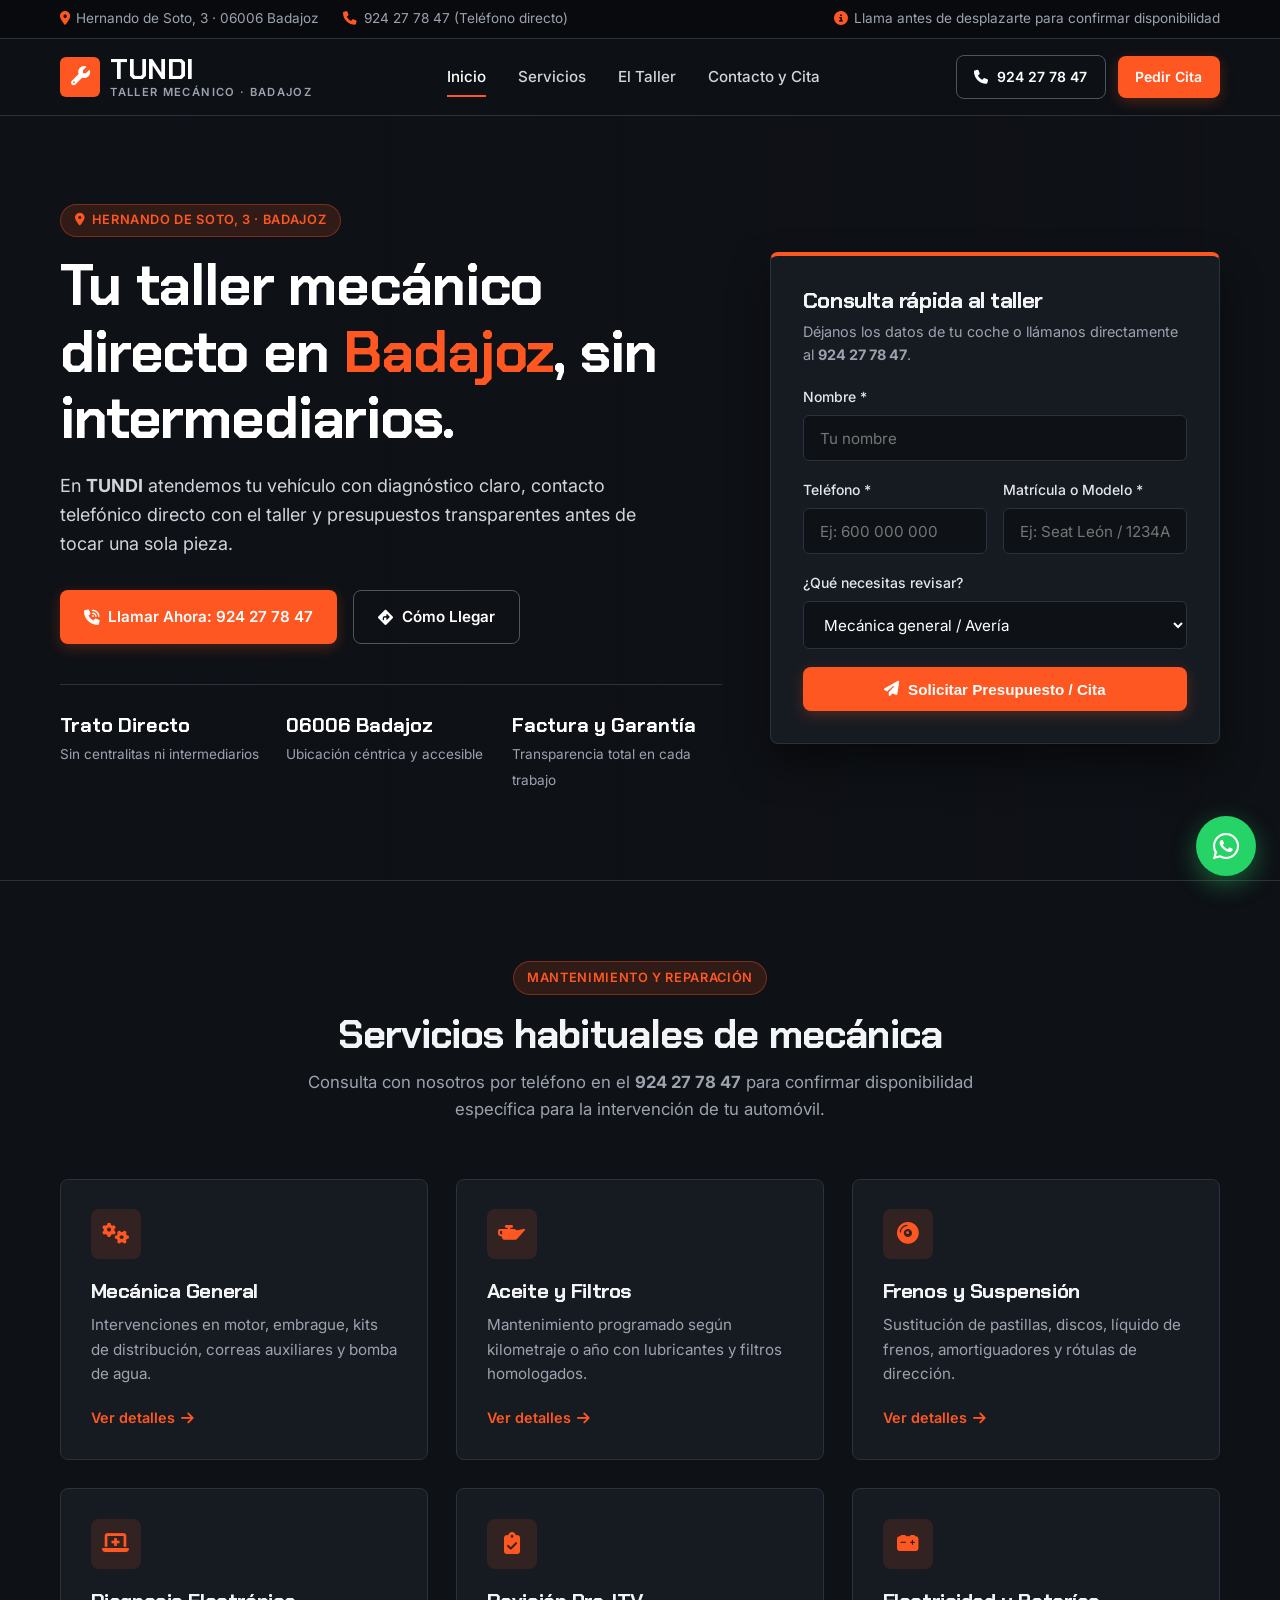
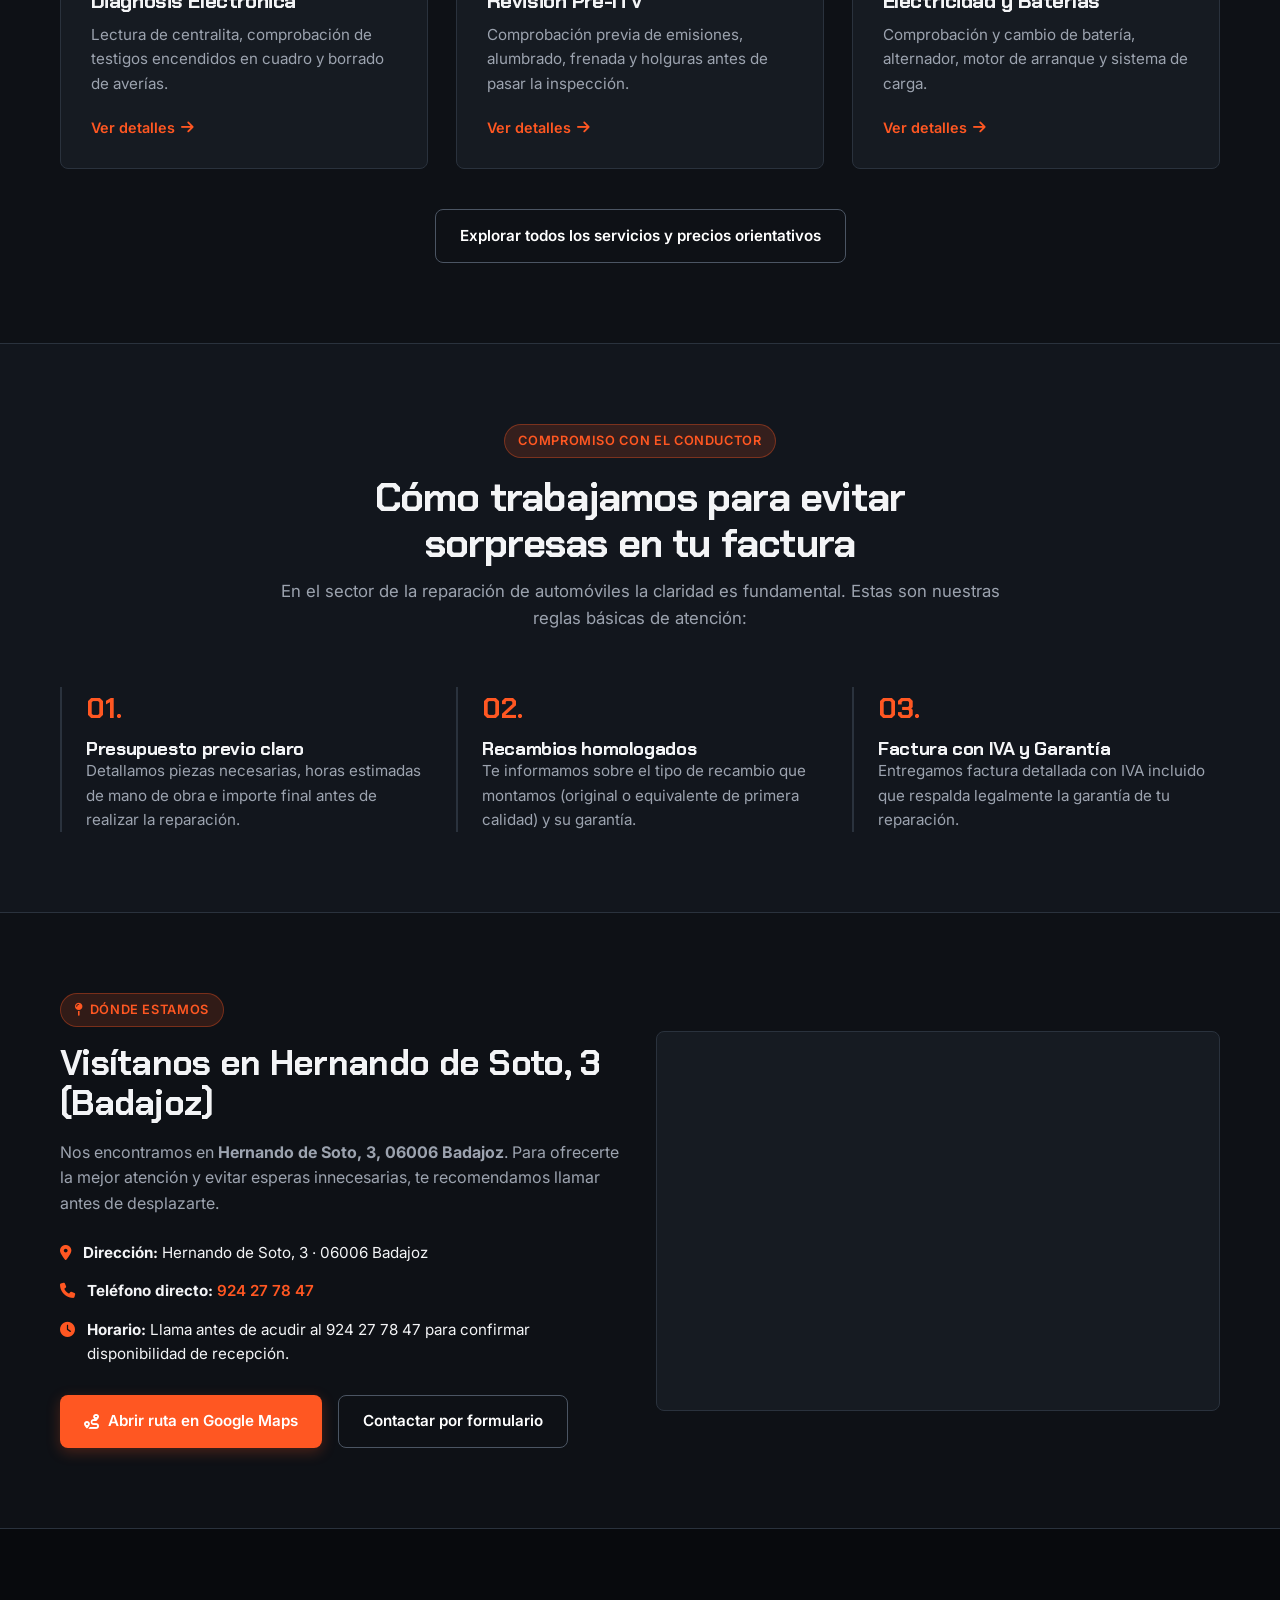
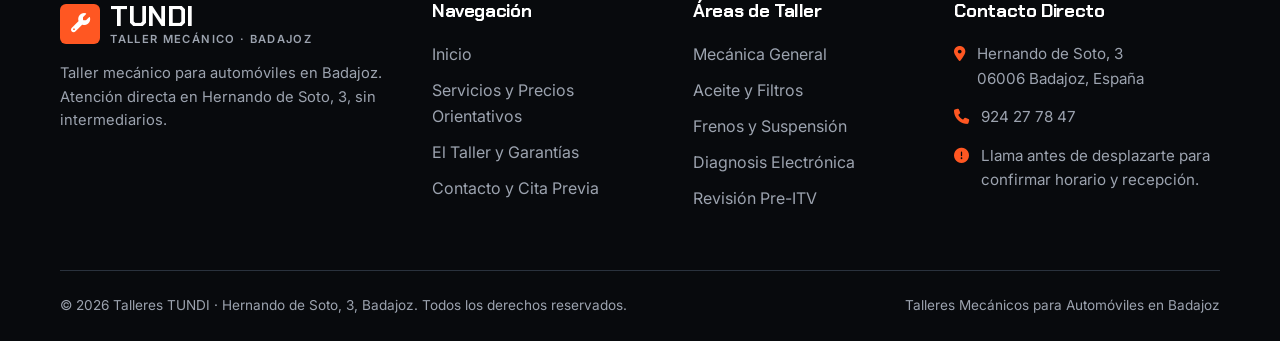
==== index.html @ e2484d28 "Add initial index.html for TUNDI website Initial commit of the index.html file for the TUNDI mechani" ====
<!DOCTYPE html>
<html lang="es">
<head>
  <meta charset="UTF-8">
  <meta name="viewport" content="width=device-width, initial-scale=1.0">
  <title>TUNDI | Taller Mecánico en Badajoz - Hernando de Soto, 3</title>
  <meta name="description" content="Taller mecánico de automóviles TUNDI en Hernando de Soto, 3 (06006 Badajoz). Trato directo sin intermediarios. Llama al 924 27 78 47 y pide tu presupuesto.">
  <!-- Google Fonts -->
  <link rel="preconnect" href="https://fonts.googleapis.com">
  <link rel="preconnect" href="https://fonts.gstatic.com" crossorigin>
  <link href="https://fonts.googleapis.com/css2?family=Chakra+Petch:wght@600;700&family=Inter:wght@400;500;600;700&display=swap" rel="stylesheet">
  <!-- FontAwesome Icons -->
  <link rel="stylesheet" href="https://cdnjs.cloudflare.com/ajax/libs/font-awesome/6.5.1/css/all.min.css">
  <!-- Estilos Propios -->
  <link rel="stylesheet" href="styles.css">
</head>
<body>

  <!-- Barra Superior Informativa -->
  <div class="top-bar">
    <div class="container top-bar-inner">
      <div class="top-bar-info">
        <span><i class="fa-solid fa-location-dot"></i> Hernando de Soto, 3 · 06006 Badajoz</span>
        <a href="tel:+34924277847"><i class="fa-solid fa-phone"></i> 924 27 78 47 (Teléfono directo)</a>
      </div>
      <div class="top-bar-info">
        <span><i class="fa-solid fa-circle-info"></i> Llama antes de desplazarte para confirmar disponibilidad</span>
      </div>
    </div>
  </div>

  <!-- Navegación Principal -->
  <header class="header">
    <div class="container nav-container">
      <a href="index.html" class="brand-logo">
        <div class="brand-icon"><i class="fa-solid fa-wrench"></i></div>
        <div>
          TUNDI
          <span class="brand-sub">Taller Mecánico · Badajoz</span>
        </div>
      </a>

      <nav class="nav-menu" id="navMenu">
        <a href="index.html" class="nav-link active">Inicio</a>
        <a href="servicios.html" class="nav-link">Servicios</a>
        <a href="nosotros.html" class="nav-link">El Taller</a>
        <a href="contacto.html" class="nav-link">Contacto y Cita</a>
      </nav>

      <div class="nav-actions">
        <a href="tel:+34924277847" class="btn btn-outline btn-sm">
          <i class="fa-solid fa-phone"></i> 924 27 78 47
        </a>
        <a href="contacto.html" class="btn btn-primary btn-sm">
          Pedir Cita
        </a>
        <button class="mobile-toggle" id="mobileToggle" aria-label="Abrir menú">
          <i class="fa-solid fa-bars"></i>
        </button>
      </div>
    </div>
  </header>

  <!-- Hero Section -->
  <section class="hero">
    <div class="container hero-grid">
      <div>
        <div class="badge"><i class="fa-solid fa-location-dot"></i> Hernando de Soto, 3 · Badajoz</div>
        <h1>Tu taller mecánico directo en <span>Badajoz</span>, sin intermediarios.</h1>
        <p class="hero-lead">
          En <strong>TUNDI</strong> atendemos tu vehículo con diagnóstico claro, contacto telefónico directo con el taller y presupuestos transparentes antes de tocar una sola pieza.
        </p>

        <div class="hero-cta-group">
          <a href="tel:+34924277847" class="btn btn-primary">
            <i class="fa-solid fa-phone-volume"></i> Llamar Ahora: 924 27 78 47
          </a>
          <a href="https://www.google.com/maps/dir/?api=1&destination=Hernando+de+Soto+3+06006+Badajoz" target="_blank" rel="noopener" class="btn btn-outline">
            <i class="fa-solid fa-diamond-turn-right"></i> Cómo Llegar
          </a>
        </div>

        <div class="hero-trust-strip">
          <div class="trust-item">
            <strong>Trato Directo</strong>
            <span>Sin centralitas ni intermediarios</span>
          </div>
          <div class="trust-item">
            <strong>06006 Badajoz</strong>
            <span>Ubicación céntrica y accesible</span>
          </div>
          <div class="trust-item">
            <strong>Factura y Garantía</strong>
            <span>Transparencia total en cada trabajo</span>
          </div>
        </div>
      </div>

      <!-- Formulario Rápido de Presupuesto / Consulta -->
      <div class="hero-card">
        <h3>Consulta rápida al taller</h3>
        <p>Déjanos los datos de tu coche o llámanos directamente al <strong>924 27 78 47</strong>.</p>
        
        <!-- REEMPLAZA 'TU_ACCESS_KEY_DE_WEB3FORMS' CON TU CLAVE GRATUITA EN https://web3forms.com -->
        <form action="https://api.web3forms.com/submit" method="POST" class="tundi-form">
          <input type="hidden" name="access_key" value="TU_ACCESS_KEY_DE_WEB3FORMS">
          <input type="hidden" name="subject" value="Nueva consulta web - Taller TUNDI Badajoz">

          <div class="form-group">
            <label for="h-nombre">Nombre *</label>
            <input type="text" id="h-nombre" name="nombre" placeholder="Tu nombre" required>
          </div>

          <div class="form-row">
            <div class="form-group">
              <label for="h-telefono">Teléfono *</label>
              <input type="tel" id="h-telefono" name="telefono" placeholder="Ej: 600 000 000" required>
            </div>
            <div class="form-group">
              <label for="h-coche">Matrícula o Modelo *</label>
              <input type="text" id="h-coche" name="vehiculo" placeholder="Ej: Seat León / 1234ABC" required>
            </div>
          </div>

          <div class="form-group">
            <label for="h-servicio">¿Qué necesitas revisar?</label>
            <select id="h-servicio" name="servicio">
              <option value="Mecanica General">Mecánica general / Avería</option>
              <option value="Aceite y Filtros">Cambio de aceite y filtros</option>
              <option value="Frenos y Suspension">Frenos y suspensión</option>
              <option value="Pre-ITV">Revisión Pre-ITV</option>
              <option value="Diagnosis">Diagnosis electrónica / Testigo</option>
              <option value="Otro">Otro (consultar disponibilidad)</option>
            </select>
          </div>

          <button type="submit" class="btn btn-primary" style="width: 100%;">
            <i class="fa-solid fa-paper-plane"></i> Solicitar Presupuesto / Cita
          </button>
          <div class="form-status"></div>
        </form>
      </div>
    </div>
  </section>

  <!-- Servicios Habituales de Taller -->
  <section class="section">
    <div class="container">
      <div class="section-header">
        <div class="badge">Mantenimiento y Reparación</div>
        <h2>Servicios habituales de mecánica</h2>
        <p>Consulta con nosotros por teléfono en el <strong>924 27 78 47</strong> para confirmar disponibilidad específica para la intervención de tu automóvil.</p>
      </div>

      <div class="grid-3">
        <article class="card">
          <div>
            <div class="card-icon"><i class="fa-solid fa-gears"></i></div>
            <h3>Mecánica General</h3>
            <p>Intervenciones en motor, embrague, kits de distribución, correas auxiliares y bomba de agua.</p>
          </div>
          <a href="servicios.html#mecanica" class="card-link">Ver detalles <i class="fa-solid fa-arrow-right"></i></a>
        </article>

        <article class="card">
          <div>
            <div class="card-icon"><i class="fa-solid fa-oil-can"></i></div>
            <h3>Aceite y Filtros</h3>
            <p>Mantenimiento programado según kilometraje o año con lubricantes y filtros homologados.</p>
          </div>
          <a href="servicios.html#mantenimiento" class="card-link">Ver detalles <i class="fa-solid fa-arrow-right"></i></a>
        </article>

        <article class="card">
          <div>
            <div class="card-icon"><i class="fa-solid fa-compact-disc"></i></div>
            <h3>Frenos y Suspensión</h3>
            <p>Sustitución de pastillas, discos, líquido de frenos, amortiguadores y rótulas de dirección.</p>
          </div>
          <a href="servicios.html#frenos" class="card-link">Ver detalles <i class="fa-solid fa-arrow-right"></i></a>
        </article>

        <article class="card">
          <div>
            <div class="card-icon"><i class="fa-solid fa-laptop-medical"></i></div>
            <h3>Diagnosis Electrónica</h3>
            <p>Lectura de centralita, comprobación de testigos encendidos en cuadro y borrado de averías.</p>
          </div>
          <a href="servicios.html#diagnosis" class="card-link">Ver detalles <i class="fa-solid fa-arrow-right"></i></a>
        </article>

        <article class="card">
          <div>
            <div class="card-icon"><i class="fa-solid fa-clipboard-check"></i></div>
            <h3>Revisión Pre-ITV</h3>
            <p>Comprobación previa de emisiones, alumbrado, frenada y holguras antes de pasar la inspección.</p>
          </div>
          <a href="servicios.html#preitv" class="card-link">Ver detalles <i class="fa-solid fa-arrow-right"></i></a>
        </article>

        <article class="card">
          <div>
            <div class="card-icon"><i class="fa-solid fa-car-battery"></i></div>
            <h3>Electricidad y Baterías</h3>
            <p>Comprobación y cambio de batería, alternador, motor de arranque y sistema de carga.</p>
          </div>
          <a href="servicios.html#electricidad" class="card-link">Ver detalles <i class="fa-solid fa-arrow-right"></i></a>
        </article>
      </div>

      <div style="text-align: center; margin-top: 2.5rem;">
        <a href="servicios.html" class="btn btn-outline">Explorar todos los servicios y precios orientativos</a>
      </div>
    </div>
  </section>

  <!-- Compromiso y Transparencia -->
  <section class="section section-alt">
    <div class="container">
      <div class="section-header">
        <div class="badge">Compromiso con el conductor</div>
        <h2>Cómo trabajamos para evitar sorpresas en tu factura</h2>
        <p>En el sector de la reparación de automóviles la claridad es fundamental. Estas son nuestras reglas básicas de atención:</p>
      </div>

      <div class="grid-3">
        <div class="step-card">
          <div class="step-number">01.</div>
          <h3>Presupuesto previo claro</h3>
          <p style="color: var(--text-muted); font-size: 0.95rem;">Detallamos piezas necesarias, horas estimadas de mano de obra e importe final antes de realizar la reparación.</p>
        </div>

        <div class="step-card">
          <div class="step-number">02.</div>
          <h3>Recambios homologados</h3>
          <p style="color: var(--text-muted); font-size: 0.95rem;">Te informamos sobre el tipo de recambio que montamos (original o equivalente de primera calidad) y su garantía.</p>
        </div>

        <div class="step-card">
          <div class="step-number">03.</div>
          <h3>Factura con IVA y Garantía</h3>
          <p style="color: var(--text-muted); font-size: 0.95rem;">Entregamos factura detallada con IVA incluido que respalda legalmente la garantía de tu reparación.</p>
        </div>
      </div>
    </div>
  </section>

  <!-- Ubicación y Mapa Lazy Load -->
  <section class="section">
    <div class="container">
      <div class="grid-2" style="align-items: center;">
        <div>
          <div class="badge"><i class="fa-solid fa-map-pin"></i> Dónde estamos</div>
          <h2 style="font-size: 2.2rem; margin-bottom: 1rem;">Visítanos en Hernando de Soto, 3 (Badajoz)</h2>
          <p style="color: var(--text-muted); margin-bottom: 1.5rem;">
            Nos encontramos en <strong>Hernando de Soto, 3, 06006 Badajoz</strong>. Para ofrecerte la mejor atención y evitar esperas innecesarias, te recomendamos llamar antes de desplazarte.
          </p>

          <ul class="footer-contact" style="margin-bottom: 1.75rem;">
            <li>
              <i class="fa-solid fa-location-dot"></i>
              <div><strong>Dirección:</strong> Hernando de Soto, 3 · 06006 Badajoz</div>
            </li>
            <li>
              <i class="fa-solid fa-phone"></i>
              <div><strong>Teléfono directo:</strong> <a href="tel:+34924277847" style="color: var(--accent); font-weight: 600;">924 27 78 47</a></div>
            </li>
            <li>
              <i class="fa-solid fa-clock"></i>
              <div><strong>Horario:</strong> Llama antes de acudir al 924 27 78 47 para confirmar disponibilidad de recepción.</div>
            </li>
          </ul>

          <div style="display: flex; gap: 1rem; flex-wrap: wrap;">
            <a href="https://www.google.com/maps/dir/?api=1&destination=Hernando+de+Soto+3+06006+Badajoz" target="_blank" rel="noopener" class="btn btn-primary">
              <i class="fa-solid fa-route"></i> Abrir ruta en Google Maps
            </a>
            <a href="contacto.html" class="btn btn-outline">Contactar por formulario</a>
          </div>
        </div>

        <!-- Contenedor de mapa optimizado (carga al acercarse) -->
        <div class="map-container" id="lazyMap">
          <div class="map-placeholder">
            <i class="fa-solid fa-map-location-dot" style="font-size: 2.5rem; color: var(--accent); margin-bottom: 1rem;"></i>
            <h4>TUNDI - Hernando de Soto, 3 (06006 Badajoz)</h4>
            <p style="color: var(--text-muted); font-size: 0.9rem; margin: 0.5rem 0 1.25rem;">El mapa interactivo se carga automáticamente al llegar aquí para ahorrar datos.</p>
            <button type="button" id="loadMapBtn" class="btn btn-outline btn-sm">Cargar mapa ahora</button>
          </div>
        </div>
      </div>
    </div>
  </section>

  <!-- Footer -->
  <footer class="footer">
    <div class="container">
      <div class="footer-grid">
        <div>
          <a href="index.html" class="brand-logo" style="margin-bottom: 1rem;">
            <div class="brand-icon"><i class="fa-solid fa-wrench"></i></div>
            <div>
              TUNDI
              <span class="brand-sub">Taller Mecánico · Badajoz</span>
            </div>
          </a>
          <p style="font-size: 0.92rem; margin-bottom: 1.25rem;">
            Taller mecánico para automóviles en Badajoz. Atención directa en Hernando de Soto, 3, sin intermediarios.
          </p>
        </div>

        <div>
          <h4>Navegación</h4>
          <ul class="footer-links">
            <li><a href="index.html">Inicio</a></li>
            <li><a href="servicios.html">Servicios y Precios Orientativos</a></li>
            <li><a href="nosotros.html">El Taller y Garantías</a></li>
            <li><a href="contacto.html">Contacto y Cita Previa</a></li>
          </ul>
        </div>

        <div>
          <h4>Áreas de Taller</h4>
          <ul class="footer-links">
            <li><a href="servicios.html#mecanica">Mecánica General</a></li>
            <li><a href="servicios.html#mantenimiento">Aceite y Filtros</a></li>
            <li><a href="servicios.html#frenos">Frenos y Suspensión</a></li>
            <li><a href="servicios.html#diagnosis">Diagnosis Electrónica</a></li>
            <li><a href="servicios.html#preitv">Revisión Pre-ITV</a></li>
          </ul>
        </div>

        <div>
          <h4>Contacto Directo</h4>
          <ul class="footer-contact">
            <li>
              <i class="fa-solid fa-location-dot"></i>
              <span>Hernando de Soto, 3<br>06006 Badajoz, España</span>
            </li>
            <li>
              <i class="fa-solid fa-phone"></i>
              <a href="tel:+34924277847">924 27 78 47</a>
            </li>
            <li>
              <i class="fa-solid fa-circle-exclamation"></i>
              <span>Llama antes de desplazarte para confirmar horario y recepción.</span>
            </li>
          </ul>
        </div>
      </div>

      <div class="footer-bottom">
        <p>&copy; <span id="currentYear">2026</span> Talleres TUNDI · Hernando de Soto, 3, Badajoz. Todos los derechos reservados.</p>
        <p>Talleres Mecánicos para Automóviles en Badajoz</p>
      </div>
    </div>
  </footer>

  <!-- Botón Flotante de WhatsApp (Sustituye 34924277847 por tu número móvil con WhatsApp Business si usas móvil) -->
  <a href="https://wa.me/34924277847?text=Hola%20Taller%20TUNDI,%20me%20gustar%C3%ADa%20pedir%20cita%20o%20presupuesto%20para%20mi%20coche." target="_blank" rel="noopener" class="whatsapp-float" aria-label="Contactar por WhatsApp">
    <span class="whatsapp-tooltip">¿Necesitas cita o presupuesto?</span>
    <i class="fa-brands fa-whatsapp"></i>
  </a>

  <script src="script.js"></script>
</body>
</html>
---- styles.css ----
/* ==========================================================================
   TALLERES TUNDI - BADAJOZ | HOJA DE ESTILOS PRINCIPAL
   Diseño Industrial Moderno & Conversión Local
   ========================================================================== */

:root {
  --bg-dark: #0e1116;
  --bg-card: #161b22;
  --bg-card-hover: #1f2630;
  --bg-light: #f4f6f9;
  --text-main: #f3f4f6;
  --text-muted: #9ca3af;
  --text-dark: #111827;
  --accent: #ff5722;
  --accent-hover: #e64a19;
  --accent-glow: rgba(255, 87, 34, 0.25);
  --whatsapp: #25d366;
  --whatsapp-hover: #1ebe5d;
  --border-dark: #2a323d;
  --radius: 8px;
  --transition: all 0.25s cubic-bezier(0.4, 0, 0.2, 1);
  --container-width: 1200px;
}

/* Reset y Base */
*, *::before, *::after {
  box-sizing: border-box;
  margin: 0;
  padding: 0;
}

html {
  scroll-behavior: smooth;
  font-size: 16px;
}

body {
  font-family: 'Inter', -apple-system, BlinkMacSystemFont, sans-serif;
  background-color: var(--bg-dark);
  color: var(--text-main);
  line-height: 1.6;
  overflow-x: hidden;
}

h1, h2, h3, h4, .brand-logo {
  font-family: 'Chakra Petch', sans-serif;
  font-weight: 700;
  line-height: 1.15;
  letter-spacing: -0.02em;
}

a {
  color: inherit;
  text-decoration: none;
  transition: var(--transition);
}

ul {
  list-style: none;
}

img {
  max-width: 100%;
  display: block;
}

.container {
  width: 100%;
  max-width: var(--container-width);
  margin: 0 auto;
  padding: 0 1.25rem;
}

/* ==========================================================================
   TOP BAR & HEADER NAVEGACIÓN
   ========================================================================== */
.top-bar {
  background-color: #080a0d;
  border-bottom: 1px solid var(--border-dark);
  font-size: 0.85rem;
  color: var(--text-muted);
  padding: 0.5rem 0;
}

.top-bar-inner {
  display: flex;
  justify-content: space-between;
  align-items: center;
  flex-wrap: wrap;
  gap: 0.75rem;
}

.top-bar-info {
  display: flex;
  align-items: center;
  gap: 1.5rem;
  flex-wrap: wrap;
}

.top-bar-info span, .top-bar-info a {
  display: inline-flex;
  align-items: center;
  gap: 0.4rem;
}

.top-bar-info i {
  color: var(--accent);
}

.top-bar-info a:hover {
  color: #fff;
}

.header {
  position: sticky;
  top: 0;
  z-index: 999;
  background-color: rgba(14, 17, 22, 0.95);
  backdrop-filter: blur(10px);
  border-bottom: 1px solid var(--border-dark);
}

.nav-container {
  display: flex;
  justify-content: space-between;
  align-items: center;
  height: 76px;
}

.brand-logo {
  display: flex;
  align-items: center;
  gap: 0.65rem;
  font-size: 1.75rem;
  color: #fff;
  text-transform: uppercase;
}

.brand-icon {
  background: var(--accent);
  color: #fff;
  width: 40px;
  height: 40px;
  border-radius: 6px;
  display: grid;
  place-items: center;
  font-size: 1.2rem;
}

.brand-sub {
  display: block;
  font-family: 'Inter', sans-serif;
  font-size: 0.7rem;
  font-weight: 600;
  color: var(--text-muted);
  letter-spacing: 0.12em;
  text-transform: uppercase;
}

.nav-menu {
  display: flex;
  align-items: center;
  gap: 2rem;
}

.nav-link {
  font-weight: 500;
  font-size: 0.95rem;
  color: #d1d5db;
  position: relative;
  padding: 0.5rem 0;
}

.nav-link:hover, .nav-link.active {
  color: #fff;
}

.nav-link::after {
  content: '';
  position: absolute;
  bottom: 0;
  left: 0;
  width: 0;
  height: 2px;
  background-color: var(--accent);
  transition: var(--transition);
}

.nav-link:hover::after, .nav-link.active::after {
  width: 100%;
}

.nav-actions {
  display: flex;
  align-items: center;
  gap: 0.75rem;
}

.mobile-toggle {
  display: none;
  background: transparent;
  border: 1px solid var(--border-dark);
  color: #fff;
  width: 42px;
  height: 42px;
  border-radius: 6px;
  font-size: 1.25rem;
  cursor: pointer;
}

/* ==========================================================================
   BOTONES Y ELEMENTOS UI
   ========================================================================== */
.btn {
  display: inline-flex;
  align-items: center;
  justify-content: center;
  gap: 0.55rem;
  padding: 0.85rem 1.5rem;
  font-weight: 600;
  font-size: 0.95rem;
  border-radius: var(--radius);
  border: none;
  cursor: pointer;
  transition: var(--transition);
  text-align: center;
}

.btn-primary {
  background-color: var(--accent);
  color: #fff;
  box-shadow: 0 4px 14px var(--accent-glow);
}

.btn-primary:hover {
  background-color: var(--accent-hover);
  transform: translateY(-2px);
}

.btn-outline {
  background-color: transparent;
  color: #fff;
  border: 1px solid #4b5563;
}

.btn-outline:hover {
  border-color: var(--accent);
  background-color: rgba(255, 87, 34, 0.1);
}

.btn-sm {
  padding: 0.6rem 1.1rem;
  font-size: 0.875rem;
}

.badge {
  display: inline-flex;
  align-items: center;
  gap: 0.4rem;
  background-color: rgba(255, 87, 34, 0.15);
  color: var(--accent);
  border: 1px solid rgba(255, 87, 34, 0.35);
  padding: 0.35rem 0.85rem;
  border-radius: 999px;
  font-size: 0.8rem;
  font-weight: 600;
  text-transform: uppercase;
  letter-spacing: 0.05em;
  margin-bottom: 1rem;
}

/* ==========================================================================
   HERO & PAGE HEADERS
   ========================================================================== */
.hero {
  position: relative;
  padding: 5.5rem 0;
  background: 
    linear-gradient(90deg, rgba(14, 17, 22, 0.96) 0%, rgba(14, 17, 22, 0.84) 55%, rgba(14, 17, 22, 0.65) 100%),
    url('https://images.unsplash.com/photo-1619642751034-765dfdf7c58e?auto=format&fit=crop&w=1600&q=80') center/cover no-repeat;
  border-bottom: 1px solid var(--border-dark);
}

.hero-grid {
  display: grid;
  grid-template-columns: 1.25fr 0.85fr;
  gap: 3rem;
  align-items: center;
}

.hero h1 {
  font-size: clamp(2.3rem, 4.5vw, 3.6rem);
  margin-bottom: 1.25rem;
  color: #fff;
}

.hero h1 span {
  color: var(--accent);
}

.hero-lead {
  font-size: 1.125rem;
  color: #d1d5db;
  margin-bottom: 2rem;
  max-width: 600px;
}

.hero-cta-group {
  display: flex;
  flex-wrap: wrap;
  gap: 1rem;
  margin-bottom: 2.5rem;
}

.hero-trust-strip {
  display: grid;
  grid-template-columns: repeat(3, 1fr);
  gap: 1rem;
  padding-top: 1.5rem;
  border-top: 1px solid var(--border-dark);
}

.trust-item strong {
  display: block;
  font-family: 'Chakra Petch', sans-serif;
  font-size: 1.25rem;
  color: #fff;
}

.trust-item span {
  font-size: 0.85rem;
  color: var(--text-muted);
}

/* Tarjeta rápida en Hero */
.hero-card {
  background-color: var(--bg-card);
  border: 1px solid var(--border-dark);
  border-top: 4px solid var(--accent);
  border-radius: var(--radius);
  padding: 2rem;
  box-shadow: 0 20px 40px rgba(0, 0, 0, 0.45);
}

.hero-card h3 {
  font-size: 1.4rem;
  margin-bottom: 0.4rem;
}

.hero-card p {
  font-size: 0.9rem;
  color: var(--text-muted);
  margin-bottom: 1.25rem;
}

/* Cabeceras internas */
.page-header {
  padding: 4rem 0 3.5rem;
  background: 
    linear-gradient(180deg, rgba(14, 17, 22, 0.9) 0%, var(--bg-dark) 100%),
    url('https://images.unsplash.com/photo-1530046339160-ce3e530c7d2f?auto=format&fit=crop&w=1600&q=80') center/cover no-repeat;
  border-bottom: 1px solid var(--border-dark);
}

.page-header h1 {
  font-size: clamp(2rem, 4vw, 3rem);
  margin-bottom: 0.75rem;
}

.page-header p {
  color: var(--text-muted);
  max-width: 680px;
  font-size: 1.05rem;
}

/* ==========================================================================
   SECCIONES GENERALES & CARDS
   ========================================================================== */
.section {
  padding: 5rem 0;
}

.section-alt {
  background-color: #12161d;
  border-top: 1px solid var(--border-dark);
  border-bottom: 1px solid var(--border-dark);
}

.section-header {
  text-align: center;
  max-width: 720px;
  margin: 0 auto 3.5rem;
}

.section-header h2 {
  font-size: clamp(1.85rem, 3.2vw, 2.5rem);
  margin-bottom: 0.75rem;
}

.section-header p {
  color: var(--text-muted);
  font-size: 1.05rem;
}

.grid-3 {
  display: grid;
  grid-template-columns: repeat(auto-fit, minmax(300px, 1fr));
  gap: 1.75rem;
}

.grid-2 {
  display: grid;
  grid-template-columns: repeat(auto-fit, minmax(340px, 1fr));
  gap: 2rem;
}

.card {
  background-color: var(--bg-card);
  border: 1px solid var(--border-dark);
  border-radius: var(--radius);
  padding: 1.85rem;
  transition: var(--transition);
  display: flex;
  flex-direction: column;
  justify-content: space-between;
}

.card:hover {
  background-color: var(--bg-card-hover);
  border-color: rgba(255, 87, 34, 0.5);
  transform: translateY(-4px);
}

.card-icon {
  width: 50px;
  height: 50px;
  background-color: rgba(255, 87, 34, 0.12);
  color: var(--accent);
  border-radius: 8px;
  display: grid;
  place-items: center;
  font-size: 1.35rem;
  margin-bottom: 1.25rem;
}

.card h3 {
  font-size: 1.3rem;
  margin-bottom: 0.65rem;
}

.card p {
  color: var(--text-muted);
  font-size: 0.95rem;
  margin-bottom: 1.25rem;
}

.card-link {
  color: var(--accent);
  font-weight: 600;
  font-size: 0.9rem;
  display: inline-flex;
  align-items: center;
  gap: 0.4rem;
}

.card-link:hover {
  gap: 0.7rem;
}

/* ==========================================================================
   TABLA DE PRECIOS ORIENTATIVOS Y BLOQUES INFORMATIVOS
   ========================================================================== */
.price-table-wrapper {
  background-color: var(--bg-card);
  border: 1px solid var(--border-dark);
  border-radius: var(--radius);
  overflow-x: auto;
}

.price-table {
  width: 100%;
  border-collapse: collapse;
  text-align: left;
}

.price-table th, .price-table td {
  padding: 1rem 1.25rem;
  border-bottom: 1px solid var(--border-dark);
}

.price-table th {
  background-color: #1c222b;
  font-family: 'Chakra Petch', sans-serif;
  text-transform: uppercase;
  font-size: 0.85rem;
  letter-spacing: 0.05em;
  color: #fff;
}

.price-table tr:last-child td {
  border-bottom: none;
}

.price-table tr:hover td {
  background-color: rgba(255, 255, 255, 0.02);
}

.price-tag {
  font-weight: 700;
  color: var(--accent);
  font-family: 'Chakra Petch', sans-serif;
  font-size: 1.05rem;
}

.disclaimer-box {
  margin-top: 1.25rem;
  padding: 1rem 1.25rem;
  background-color: rgba(255, 87, 34, 0.08);
  border-left: 3px solid var(--accent);
  border-radius: 4px;
  font-size: 0.9rem;
  color: #d1d5db;
}

/* ==========================================================================
   PASOS / CONSEJOS DE TRANSPARENCIA
   ========================================================================== */
.step-card {
  position: relative;
  padding-left: 1.5rem;
  border-left: 2px solid var(--border-dark);
}

.step-number {
  font-family: 'Chakra Petch', sans-serif;
  font-size: 1.75rem;
  font-weight: 700;
  color: var(--accent);
  margin-bottom: 0.35rem;
}

/* ==========================================================================
   FORMULARIOS
   ========================================================================== */
.form-group {
  margin-bottom: 1.1rem;
}

.form-row {
  display: grid;
  grid-template-columns: 1fr 1fr;
  gap: 1rem;
}

label {
  display: block;
  font-size: 0.875rem;
  font-weight: 500;
  margin-bottom: 0.4rem;
  color: #e5e7eb;
}

input, select, textarea {
  width: 100%;
  padding: 0.8rem 1rem;
  background-color: #0e1116;
  border: 1px solid var(--border-dark);
  border-radius: 6px;
  color: #fff;
  font-family: inherit;
  font-size: 0.95rem;
  transition: var(--transition);
}

input:focus, select:focus, textarea:focus {
  outline: none;
  border-color: var(--accent);
  box-shadow: 0 0 0 3px var(--accent-glow);
}

textarea {
  resize: vertical;
  min-height: 110px;
}

.form-status {
  margin-top: 1rem;
  padding: 0.85rem 1rem;
  border-radius: 6px;
  font-size: 0.9rem;
  display: none;
}

.form-status.success {
  display: block;
  background-color: rgba(37, 211, 102, 0.15);
  border: 1px solid #25d366;
  color: #86efac;
}

.form-status.error {
  display: block;
  background-color: rgba(239, 68, 68, 0.15);
  border: 1px solid #ef4444;
  color: #fca5a5;
}

/* ==========================================================================
   MAPA Y BLOQUES DE UBICACIÓN
   ========================================================================== */
.map-container {
  position: relative;
  width: 100%;
  height: 380px;
  background-color: var(--bg-card);
  border: 1px solid var(--border-dark);
  border-radius: var(--radius);
  overflow: hidden;
}

.map-container iframe {
  width: 100%;
  height: 100%;
  border: 0;
  filter: invert(90%) hue-rotate(180deg) contrast(92%);
}

.map-placeholder {
  width: 100%;
  height: 100%;
  display: flex;
  flex-direction: column;
  align-items: center;
  justify-content: center;
  text-align: center;
  padding: 2rem;
  background: radial-gradient(circle at center, #1c232d 0%, #11151c 100%);
}

/* ==========================================================================
   CTA BANNER & FOOTER
   ========================================================================== */
.cta-banner {
  background: linear-gradient(135deg, #1d242e 0%, #12161d 100%);
  border: 1px solid var(--border-dark);
  border-left: 5px solid var(--accent);
  border-radius: var(--radius);
  padding: 3rem 2.5rem;
  display: flex;
  justify-content: space-between;
  align-items: center;
  flex-wrap: wrap;
  gap: 2rem;
}

.footer {
  background-color: #080a0d;
  border-top: 1px solid var(--border-dark);
  padding: 4.5rem 0 1.5rem;
  color: var(--text-muted);
}

.footer-grid {
  display: grid;
  grid-template-columns: 1.5fr 1fr 1fr 1.2fr;
  gap: 2.5rem;
  margin-bottom: 3rem;
}

.footer h4 {
  color: #fff;
  font-size: 1.15rem;
  margin-bottom: 1.25rem;
}

.footer-links li {
  margin-bottom: 0.65rem;
}

.footer-links a:hover {
  color: var(--accent);
}

.footer-contact li {
  display: flex;
  align-items: flex-start;
  gap: 0.75rem;
  margin-bottom: 0.9rem;
  font-size: 0.95rem;
}

.footer-contact i {
  color: var(--accent);
  margin-top: 0.25rem;
}

.footer-bottom {
  border-top: 1px solid var(--border-dark);
  padding-top: 1.5rem;
  display: flex;
  justify-content: space-between;
  align-items: center;
  flex-wrap: wrap;
  gap: 1rem;
  font-size: 0.85rem;
}

/* ==========================================================================
   BOTÓN FLOTANTE WHATSAPP
   ========================================================================== */
.whatsapp-float {
  position: fixed;
  bottom: 24px;
  right: 24px;
  z-index: 1000;
  background-color: var(--whatsapp);
  color: #fff;
  width: 60px;
  height: 60px;
  border-radius: 50%;
  display: flex;
  align-items: center;
  justify-content: center;
  font-size: 1.85rem;
  box-shadow: 0 8px 25px rgba(37, 211, 102, 0.4);
  animation: pulse-wa 2.5s infinite;
}

.whatsapp-float:hover {
  background-color: var(--whatsapp-hover);
  transform: scale(1.08);
}

.whatsapp-tooltip {
  position: absolute;
  right: 72px;
  background-color: #161b22;
  color: #fff;
  padding: 0.45rem 0.85rem;
  border-radius: 6px;
  font-size: 0.82rem;
  font-weight: 600;
  white-space: nowrap;
  border: 1px solid var(--border-dark);
  opacity: 0;
  pointer-events: none;
  transition: var(--transition);
}

.whatsapp-float:hover .whatsapp-tooltip {
  opacity: 1;
}

@keyframes pulse-wa {
  0% { box-shadow: 0 0 0 0 rgba(37, 211, 102, 0.6); }
  70% { box-shadow: 0 0 0 15px rgba(37, 211, 102, 0); }
  100% { box-shadow: 0 0 0 0 rgba(37, 211, 102, 0); }
}

/* ==========================================================================
   RESPONSIVE MEDIA QUERIES
   ========================================================================== */
@media (max-width: 992px) {
  .hero-grid {
    grid-template-columns: 1fr;
  }
  .footer-grid {
    grid-template-columns: 1fr 1fr;
  }
}

@media (max-width: 768px) {
  .top-bar {
    display: none;
  }
  .mobile-toggle {
    display: grid;
    place-items: center;
  }
  .nav-menu {
    position: fixed;
    top: 76px;
    left: -100%;
    width: 100%;
    height: calc(100vh - 76px);
    background-color: var(--bg-dark);
    flex-direction: column;
    align-items: flex-start;
    padding: 2rem 1.5rem;
    gap: 1.5rem;
    transition: 0.3s ease;
    border-top: 1px solid var(--border-dark);
  }
  .nav-menu.active {
    left: 0;
  }
  .nav-actions .btn-primary {
    display: none;
  }
  .form-row {
    grid-template-columns: 1fr;
  }
  .hero-trust-strip {
    grid-template-columns: 1fr;
  }
  .footer-grid {
    grid-template-columns: 1fr;
  }
}
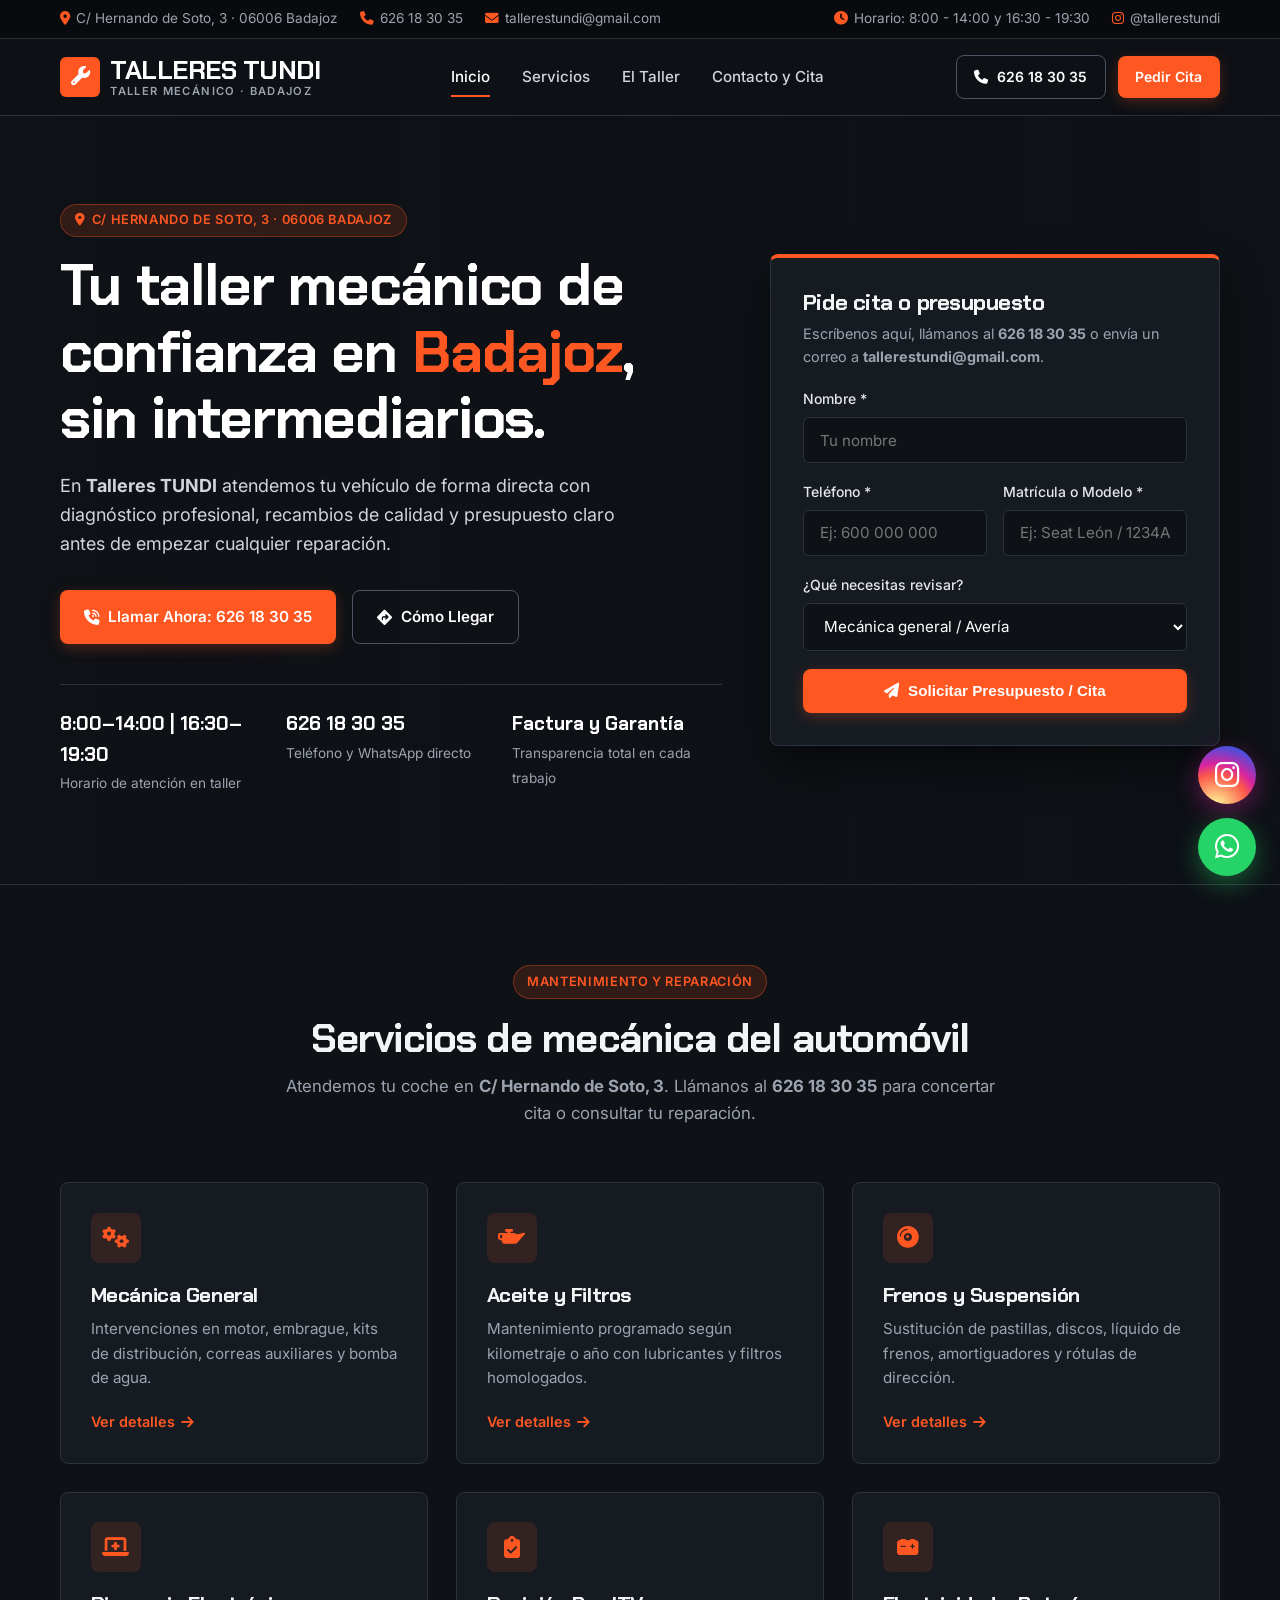
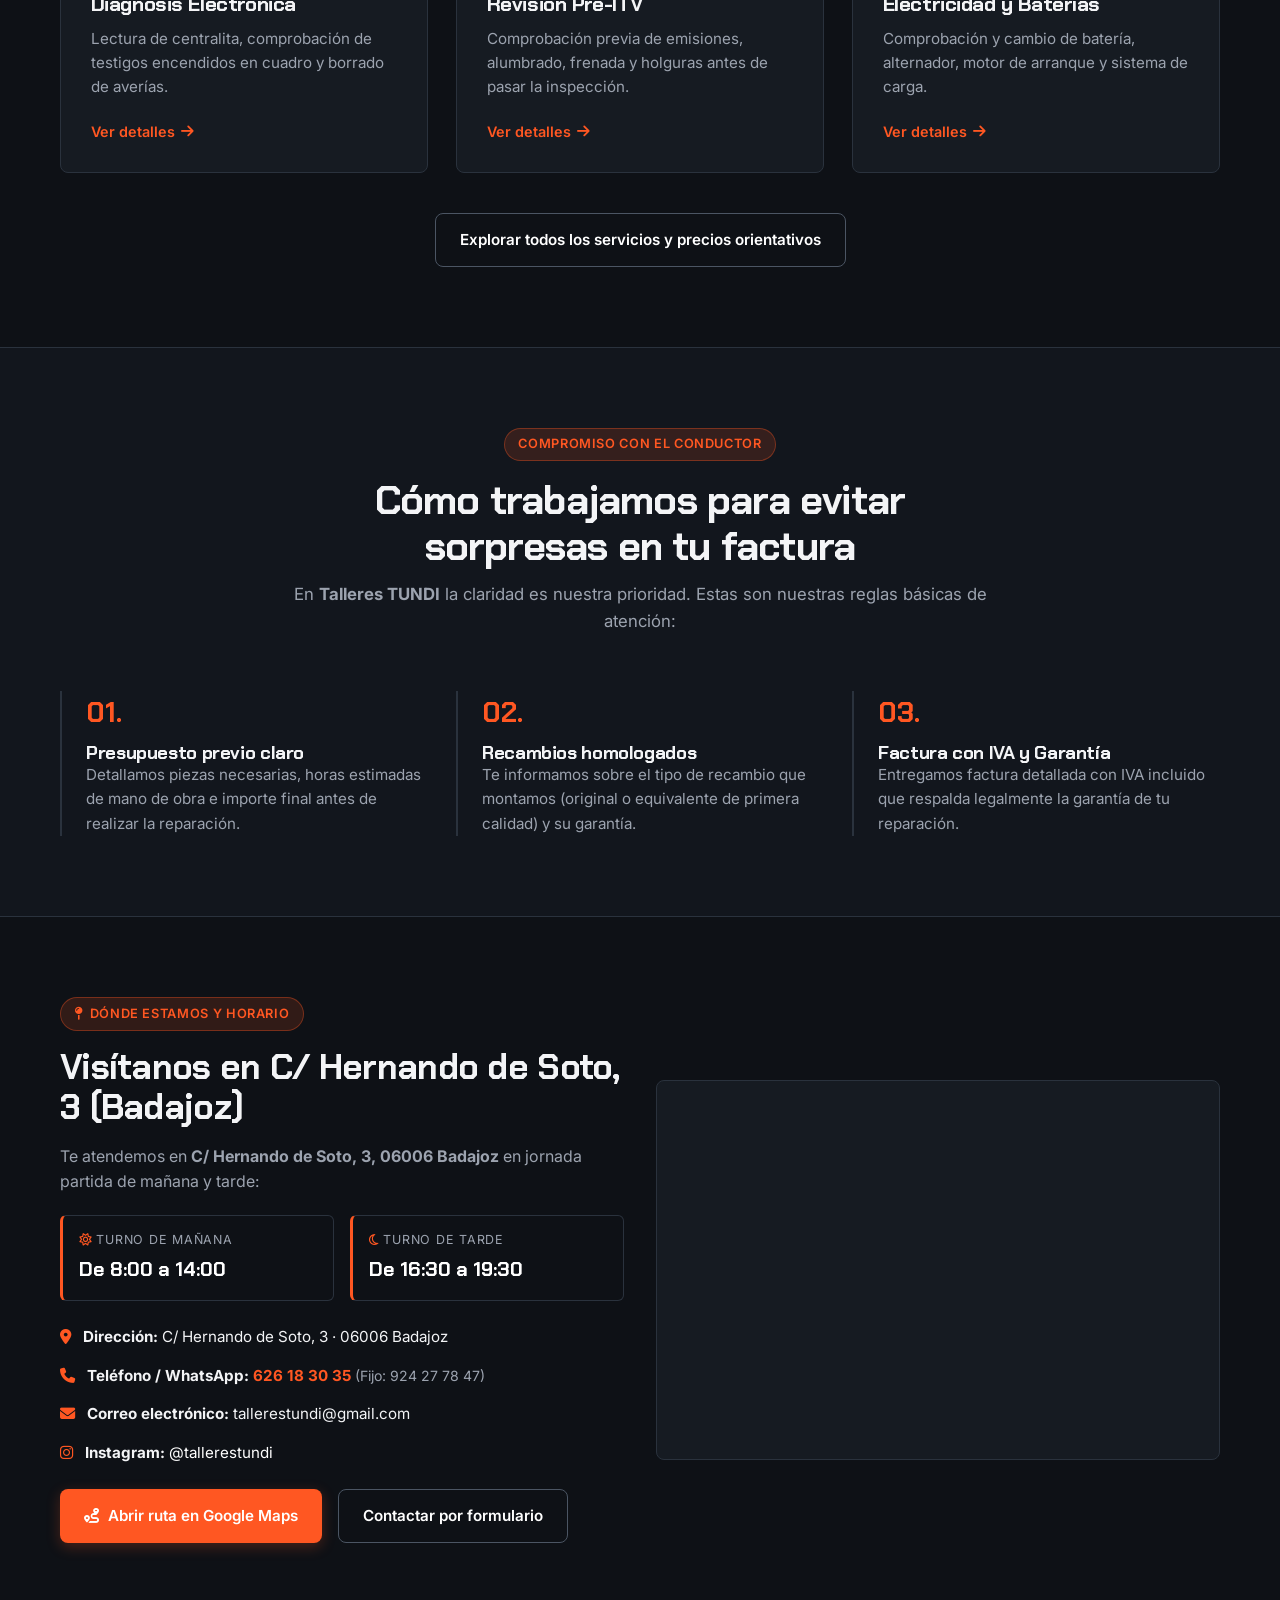
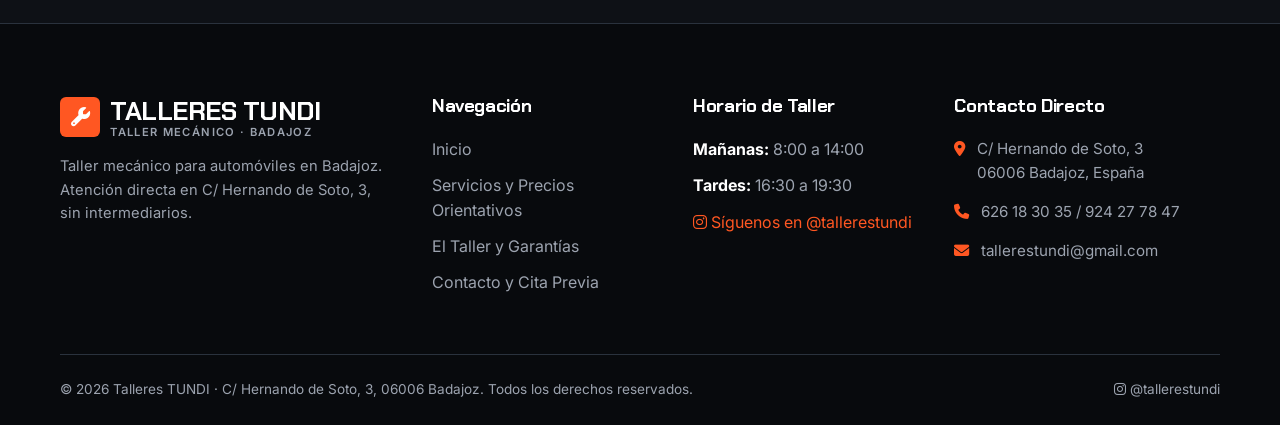
==== commit 6bccebaf: "Update index.html" ====
--- a/index.html
+++ b/index.html
@@ -3,15 +3,12 @@
 <head>
   <meta charset="UTF-8">
   <meta name="viewport" content="width=device-width, initial-scale=1.0">
-  <title>TUNDI | Taller Mecánico en Badajoz - Hernando de Soto, 3</title>
-  <meta name="description" content="Taller mecánico de automóviles TUNDI en Hernando de Soto, 3 (06006 Badajoz). Trato directo sin intermediarios. Llama al 924 27 78 47 y pide tu presupuesto.">
-  <!-- Google Fonts -->
+  <title>Talleres TUNDI | Taller Mecánico en Badajoz - C/ Hernando de Soto, 3</title>
+  <meta name="description" content="Talleres TUNDI en C/ Hernando de Soto, 3 (06006 Badajoz). Horario de 8:00 a 14:00 y de 16:30 a 19:30. Teléfono y WhatsApp: 626 18 30 35. Email: tallerestundi@gmail.com.">
   <link rel="preconnect" href="https://fonts.googleapis.com">
   <link rel="preconnect" href="https://fonts.gstatic.com" crossorigin>
   <link href="https://fonts.googleapis.com/css2?family=Chakra+Petch:wght@600;700&family=Inter:wght@400;500;600;700&display=swap" rel="stylesheet">
-  <!-- FontAwesome Icons -->
   <link rel="stylesheet" href="https://cdnjs.cloudflare.com/ajax/libs/font-awesome/6.5.1/css/all.min.css">
-  <!-- Estilos Propios -->
   <link rel="stylesheet" href="styles.css">
 </head>
 <body>
@@ -20,11 +17,13 @@
   <div class="top-bar">
     <div class="container top-bar-inner">
       <div class="top-bar-info">
-        <span><i class="fa-solid fa-location-dot"></i> Hernando de Soto, 3 · 06006 Badajoz</span>
-        <a href="tel:+34924277847"><i class="fa-solid fa-phone"></i> 924 27 78 47 (Teléfono directo)</a>
+        <span><i class="fa-solid fa-location-dot"></i> C/ Hernando de Soto, 3 · 06006 Badajoz</span>
+        <a href="tel:+34626183035"><i class="fa-solid fa-phone"></i> 626 18 30 35</a>
+        <a href="mailto:tallerestundi@gmail.com"><i class="fa-solid fa-envelope"></i> tallerestundi@gmail.com</a>
       </div>
       <div class="top-bar-info">
-        <span><i class="fa-solid fa-circle-info"></i> Llama antes de desplazarte para confirmar disponibilidad</span>
+        <span><i class="fa-solid fa-clock"></i> Horario: 8:00 - 14:00 y 16:30 - 19:30</span>
+        <a href="https://www.instagram.com/tallerestundi/" target="_blank" rel="noopener"><i class="fa-brands fa-instagram"></i> @tallerestundi</a>
       </div>
     </div>
   </div>
@@ -35,7 +34,7 @@
       <a href="index.html" class="brand-logo">
         <div class="brand-icon"><i class="fa-solid fa-wrench"></i></div>
         <div>
-          TUNDI
+          TALLERES TUNDI
           <span class="brand-sub">Taller Mecánico · Badajoz</span>
         </div>
       </a>
@@ -48,8 +47,8 @@
       </nav>
 
       <div class="nav-actions">
-        <a href="tel:+34924277847" class="btn btn-outline btn-sm">
-          <i class="fa-solid fa-phone"></i> 924 27 78 47
+        <a href="tel:+34626183035" class="btn btn-outline btn-sm">
+          <i class="fa-solid fa-phone"></i> 626 18 30 35
         </a>
         <a href="contacto.html" class="btn btn-primary btn-sm">
           Pedir Cita
@@ -65,15 +64,15 @@
   <section class="hero">
     <div class="container hero-grid">
       <div>
-        <div class="badge"><i class="fa-solid fa-location-dot"></i> Hernando de Soto, 3 · Badajoz</div>
-        <h1>Tu taller mecánico directo en <span>Badajoz</span>, sin intermediarios.</h1>
+        <div class="badge"><i class="fa-solid fa-location-dot"></i> C/ Hernando de Soto, 3 · 06006 Badajoz</div>
+        <h1>Tu taller mecánico de confianza en <span>Badajoz</span>, sin intermediarios.</h1>
         <p class="hero-lead">
-          En <strong>TUNDI</strong> atendemos tu vehículo con diagnóstico claro, contacto telefónico directo con el taller y presupuestos transparentes antes de tocar una sola pieza.
+          En <strong>Talleres TUNDI</strong> atendemos tu vehículo de forma directa con diagnóstico profesional, recambios de calidad y presupuesto claro antes de empezar cualquier reparación.
         </p>
 
         <div class="hero-cta-group">
-          <a href="tel:+34924277847" class="btn btn-primary">
-            <i class="fa-solid fa-phone-volume"></i> Llamar Ahora: 924 27 78 47
+          <a href="tel:+34626183035" class="btn btn-primary">
+            <i class="fa-solid fa-phone-volume"></i> Llamar Ahora: 626 18 30 35
           </a>
           <a href="https://www.google.com/maps/dir/?api=1&destination=Hernando+de+Soto+3+06006+Badajoz" target="_blank" rel="noopener" class="btn btn-outline">
             <i class="fa-solid fa-diamond-turn-right"></i> Cómo Llegar
@@ -82,12 +81,12 @@
 
         <div class="hero-trust-strip">
           <div class="trust-item">
-            <strong>Trato Directo</strong>
-            <span>Sin centralitas ni intermediarios</span>
+            <strong>8:00–14:00 | 16:30–19:30</strong>
+            <span>Horario de atención en taller</span>
           </div>
           <div class="trust-item">
-            <strong>06006 Badajoz</strong>
-            <span>Ubicación céntrica y accesible</span>
+            <strong>626 18 30 35</strong>
+            <span>Teléfono y WhatsApp directo</span>
           </div>
           <div class="trust-item">
             <strong>Factura y Garantía</strong>
@@ -98,13 +97,13 @@
 
       <!-- Formulario Rápido de Presupuesto / Consulta -->
       <div class="hero-card">
-        <h3>Consulta rápida al taller</h3>
-        <p>Déjanos los datos de tu coche o llámanos directamente al <strong>924 27 78 47</strong>.</p>
+        <h3>Pide cita o presupuesto</h3>
+        <p>Escríbenos aquí, llámanos al <strong>626 18 30 35</strong> o envía un correo a <strong>tallerestundi@gmail.com</strong>.</p>
         
-        <!-- REEMPLAZA 'TU_ACCESS_KEY_DE_WEB3FORMS' CON TU CLAVE GRATUITA EN https://web3forms.com -->
+        <!-- REEMPLAZA 'TU_ACCESS_KEY_DE_WEB3FORMS' CON TU CLAVE GRATUITA DE https://web3forms.com VINCULADA A tallerestundi@gmail.com -->
         <form action="https://api.web3forms.com/submit" method="POST" class="tundi-form">
           <input type="hidden" name="access_key" value="TU_ACCESS_KEY_DE_WEB3FORMS">
-          <input type="hidden" name="subject" value="Nueva consulta web - Taller TUNDI Badajoz">
+          <input type="hidden" name="subject" value="Nueva consulta web - Talleres TUNDI Badajoz">
 
           <div class="form-group">
             <label for="h-nombre">Nombre *</label>
@@ -130,7 +129,7 @@
               <option value="Frenos y Suspension">Frenos y suspensión</option>
               <option value="Pre-ITV">Revisión Pre-ITV</option>
               <option value="Diagnosis">Diagnosis electrónica / Testigo</option>
-              <option value="Otro">Otro (consultar disponibilidad)</option>
+              <option value="Otro">Otro servicio</option>
             </select>
           </div>
 
@@ -148,8 +147,8 @@
     <div class="container">
       <div class="section-header">
         <div class="badge">Mantenimiento y Reparación</div>
-        <h2>Servicios habituales de mecánica</h2>
-        <p>Consulta con nosotros por teléfono en el <strong>924 27 78 47</strong> para confirmar disponibilidad específica para la intervención de tu automóvil.</p>
+        <h2>Servicios de mecánica del automóvil</h2>
+        <p>Atendemos tu coche en <strong>C/ Hernando de Soto, 3</strong>. Llámanos al <strong>626 18 30 35</strong> para concertar cita o consultar tu reparación.</p>
       </div>
 
       <div class="grid-3">
@@ -220,7 +219,7 @@
       <div class="section-header">
         <div class="badge">Compromiso con el conductor</div>
         <h2>Cómo trabajamos para evitar sorpresas en tu factura</h2>
-        <p>En el sector de la reparación de automóviles la claridad es fundamental. Estas son nuestras reglas básicas de atención:</p>
+        <p>En <strong>Talleres TUNDI</strong> la claridad es nuestra prioridad. Estas son nuestras reglas básicas de atención:</p>
       </div>
 
       <div class="grid-3">
@@ -245,29 +244,44 @@
     </div>
   </section>
 
-  <!-- Ubicación y Mapa Lazy Load -->
+  <!-- Ubicación, Horario y Mapa Lazy Load -->
   <section class="section">
     <div class="container">
       <div class="grid-2" style="align-items: center;">
         <div>
-          <div class="badge"><i class="fa-solid fa-map-pin"></i> Dónde estamos</div>
-          <h2 style="font-size: 2.2rem; margin-bottom: 1rem;">Visítanos en Hernando de Soto, 3 (Badajoz)</h2>
-          <p style="color: var(--text-muted); margin-bottom: 1.5rem;">
-            Nos encontramos en <strong>Hernando de Soto, 3, 06006 Badajoz</strong>. Para ofrecerte la mejor atención y evitar esperas innecesarias, te recomendamos llamar antes de desplazarte.
+          <div class="badge"><i class="fa-solid fa-map-pin"></i> Dónde estamos y Horario</div>
+          <h2 style="font-size: 2.2rem; margin-bottom: 1rem;">Visítanos en C/ Hernando de Soto, 3 (Badajoz)</h2>
+          <p style="color: var(--text-muted); margin-bottom: 1rem;">
+            Te atendemos en <strong>C/ Hernando de Soto, 3, 06006 Badajoz</strong> en jornada partida de mañana y tarde:
           </p>
 
-          <ul class="footer-contact" style="margin-bottom: 1.75rem;">
+          <div class="schedule-box">
+            <div class="schedule-slot">
+              <span><i class="fa-regular fa-sun" style="color: var(--accent);"></i> Turno de Mañana</span>
+              <strong>De 8:00 a 14:00</strong>
+            </div>
+            <div class="schedule-slot">
+              <span><i class="fa-regular fa-moon" style="color: var(--accent);"></i> Turno de Tarde</span>
+              <strong>De 16:30 a 19:30</strong>
+            </div>
+          </div>
+
+          <ul class="footer-contact" style="margin: 1.5rem 0;">
             <li>
               <i class="fa-solid fa-location-dot"></i>
-              <div><strong>Dirección:</strong> Hernando de Soto, 3 · 06006 Badajoz</div>
+              <div><strong>Dirección:</strong> C/ Hernando de Soto, 3 · 06006 Badajoz</div>
             </li>
             <li>
               <i class="fa-solid fa-phone"></i>
-              <div><strong>Teléfono directo:</strong> <a href="tel:+34924277847" style="color: var(--accent); font-weight: 600;">924 27 78 47</a></div>
-            </li>
-            <li>
-              <i class="fa-solid fa-clock"></i>
-              <div><strong>Horario:</strong> Llama antes de acudir al 924 27 78 47 para confirmar disponibilidad de recepción.</div>
+              <div><strong>Teléfono / WhatsApp:</strong> <a href="tel:+34626183035" style="color: var(--accent); font-weight: 700;">626 18 30 35</a> <span style="color: var(--text-muted); font-size: 0.88rem;">(Fijo: <a href="tel:+34924277847">924 27 78 47</a>)</span></div>
+            </li>
+            <li>
+              <i class="fa-solid fa-envelope"></i>
+              <div><strong>Correo electrónico:</strong> <a href="mailto:tallerestundi@gmail.com">tallerestundi@gmail.com</a></div>
+            </li>
+            <li>
+              <i class="fa-brands fa-instagram"></i>
+              <div><strong>Instagram:</strong> <a href="https://www.instagram.com/tallerestundi/" target="_blank" rel="noopener" style="color: #fff;">@tallerestundi</a></div>
             </li>
           </ul>
 
@@ -283,8 +297,8 @@
         <div class="map-container" id="lazyMap">
           <div class="map-placeholder">
             <i class="fa-solid fa-map-location-dot" style="font-size: 2.5rem; color: var(--accent); margin-bottom: 1rem;"></i>
-            <h4>TUNDI - Hernando de Soto, 3 (06006 Badajoz)</h4>
-            <p style="color: var(--text-muted); font-size: 0.9rem; margin: 0.5rem 0 1.25rem;">El mapa interactivo se carga automáticamente al llegar aquí para ahorrar datos.</p>
+            <h4>Talleres TUNDI - C/ Hernando de Soto, 3 (06006 Badajoz)</h4>
+            <p style="color: var(--text-muted); font-size: 0.9rem; margin: 0.5rem 0 1.25rem;">El mapa interactivo se carga automáticamente al llegar aquí.</p>
             <button type="button" id="loadMapBtn" class="btn btn-outline btn-sm">Cargar mapa ahora</button>
           </div>
         </div>
@@ -300,12 +314,12 @@
           <a href="index.html" class="brand-logo" style="margin-bottom: 1rem;">
             <div class="brand-icon"><i class="fa-solid fa-wrench"></i></div>
             <div>
-              TUNDI
+              TALLERES TUNDI
               <span class="brand-sub">Taller Mecánico · Badajoz</span>
             </div>
           </a>
           <p style="font-size: 0.92rem; margin-bottom: 1.25rem;">
-            Taller mecánico para automóviles en Badajoz. Atención directa en Hernando de Soto, 3, sin intermediarios.
+            Taller mecánico para automóviles en Badajoz. Atención directa en C/ Hernando de Soto, 3, sin intermediarios.
           </p>
         </div>
 
@@ -320,13 +334,11 @@
         </div>
 
         <div>
-          <h4>Áreas de Taller</h4>
+          <h4>Horario de Taller</h4>
           <ul class="footer-links">
-            <li><a href="servicios.html#mecanica">Mecánica General</a></li>
-            <li><a href="servicios.html#mantenimiento">Aceite y Filtros</a></li>
-            <li><a href="servicios.html#frenos">Frenos y Suspensión</a></li>
-            <li><a href="servicios.html#diagnosis">Diagnosis Electrónica</a></li>
-            <li><a href="servicios.html#preitv">Revisión Pre-ITV</a></li>
+            <li><strong style="color: #fff;">Mañanas:</strong> 8:00 a 14:00</li>
+            <li><strong style="color: #fff;">Tardes:</strong> 16:30 a 19:30</li>
+            <li style="margin-top: 0.75rem;"><a href="https://www.instagram.com/tallerestundi/" target="_blank" rel="noopener" style="color: var(--accent);"><i class="fa-brands fa-instagram"></i> Síguenos en @tallerestundi</a></li>
           </ul>
         </div>
 
@@ -335,32 +347,38 @@
           <ul class="footer-contact">
             <li>
               <i class="fa-solid fa-location-dot"></i>
-              <span>Hernando de Soto, 3<br>06006 Badajoz, España</span>
+              <span>C/ Hernando de Soto, 3<br>06006 Badajoz, España</span>
             </li>
             <li>
               <i class="fa-solid fa-phone"></i>
-              <a href="tel:+34924277847">924 27 78 47</a>
-            </li>
-            <li>
-              <i class="fa-solid fa-circle-exclamation"></i>
-              <span>Llama antes de desplazarte para confirmar horario y recepción.</span>
+              <span><a href="tel:+34626183035">626 18 30 35</a> / <a href="tel:+34924277847">924 27 78 47</a></span>
+            </li>
+            <li>
+              <i class="fa-solid fa-envelope"></i>
+              <a href="mailto:tallerestundi@gmail.com">tallerestundi@gmail.com</a>
             </li>
           </ul>
         </div>
       </div>
 
       <div class="footer-bottom">
-        <p>&copy; <span id="currentYear">2026</span> Talleres TUNDI · Hernando de Soto, 3, Badajoz. Todos los derechos reservados.</p>
-        <p>Talleres Mecánicos para Automóviles en Badajoz</p>
+        <p>&copy; <span id="currentYear">2026</span> Talleres TUNDI · C/ Hernando de Soto, 3, 06006 Badajoz. Todos los derechos reservados.</p>
+        <p><a href="https://www.instagram.com/tallerestundi/" target="_blank" rel="noopener"><i class="fa-brands fa-instagram"></i> @tallerestundi</a></p>
       </div>
     </div>
   </footer>
 
-  <!-- Botón Flotante de WhatsApp (Sustituye 34924277847 por tu número móvil con WhatsApp Business si usas móvil) -->
-  <a href="https://wa.me/34924277847?text=Hola%20Taller%20TUNDI,%20me%20gustar%C3%ADa%20pedir%20cita%20o%20presupuesto%20para%20mi%20coche." target="_blank" rel="noopener" class="whatsapp-float" aria-label="Contactar por WhatsApp">
-    <span class="whatsapp-tooltip">¿Necesitas cita o presupuesto?</span>
-    <i class="fa-brands fa-whatsapp"></i>
-  </a>
+  <!-- Botones Flotantes Instagram y WhatsApp -->
+  <div class="floating-social-group">
+    <a href="https://www.instagram.com/tallerestundi/" target="_blank" rel="noopener" class="float-btn instagram-float" aria-label="Seguir a Talleres TUNDI en Instagram">
+      <span class="float-tooltip">Síguenos: @tallerestundi</span>
+      <i class="fa-brands fa-instagram"></i>
+    </a>
+    <a href="https://wa.me/34626183035?text=Hola%20Talleres%20TUNDI,%20me%20gustar%C3%ADa%20pedir%20cita%20o%20presupuesto%20para%20mi%20coche." target="_blank" rel="noopener" class="float-btn whatsapp-float" aria-label="Contactar por WhatsApp">
+      <span class="float-tooltip">WhatsApp: 626 18 30 35</span>
+      <i class="fa-brands fa-whatsapp"></i>
+    </a>
+  </div>
 
   <script src="script.js"></script>
 </body>
--- a/styles.css
+++ b/styles.css
@@ -93,7 +93,7 @@
 .top-bar-info {
   display: flex;
   align-items: center;
-  gap: 1.5rem;
+  gap: 1.35rem;
   flex-wrap: wrap;
 }
 
@@ -131,7 +131,7 @@
   display: flex;
   align-items: center;
   gap: 0.65rem;
-  font-size: 1.75rem;
+  font-size: 1.65rem;
   color: #fff;
   text-transform: uppercase;
 }
@@ -323,7 +323,7 @@
 .trust-item strong {
   display: block;
   font-family: 'Chakra Petch', sans-serif;
-  font-size: 1.25rem;
+  font-size: 1.2rem;
   color: #fff;
 }
 
@@ -467,6 +467,37 @@
   gap: 0.7rem;
 }
 
+/* Tarjeta de Horario Destacada */
+.schedule-box {
+  display: grid;
+  grid-template-columns: 1fr 1fr;
+  gap: 1rem;
+  margin: 1.25rem 0;
+}
+
+.schedule-slot {
+  background-color: #0e1116;
+  border: 1px solid var(--border-dark);
+  border-left: 3px solid var(--accent);
+  padding: 0.9rem 1rem;
+  border-radius: 6px;
+}
+
+.schedule-slot span {
+  display: block;
+  font-size: 0.78rem;
+  text-transform: uppercase;
+  letter-spacing: 0.06em;
+  color: var(--text-muted);
+  margin-bottom: 0.2rem;
+}
+
+.schedule-slot strong {
+  font-family: 'Chakra Petch', sans-serif;
+  font-size: 1.25rem;
+  color: #fff;
+}
+
 /* ==========================================================================
    TABLA DE PRECIOS ORIENTATIVOS Y BLOQUES INFORMATIVOS
    ========================================================================== */
@@ -706,22 +737,44 @@
 }
 
 /* ==========================================================================
-   BOTÓN FLOTANTE WHATSAPP
-   ========================================================================== */
-.whatsapp-float {
+   BOTONES FLOTANTES (INSTAGRAM & WHATSAPP)
+   ========================================================================== */
+.floating-social-group {
   position: fixed;
   bottom: 24px;
   right: 24px;
   z-index: 1000;
+  display: flex;
+  flex-direction: column;
+  gap: 14px;
+  align-items: center;
+}
+
+.float-btn {
+  position: relative;
+  color: #fff;
+  width: 58px;
+  height: 58px;
+  border-radius: 50%;
+  display: flex;
+  align-items: center;
+  justify-content: center;
+  font-size: 1.75rem;
+  transition: var(--transition);
+}
+
+.instagram-float {
+  background: radial-gradient(circle at 30% 107%, #fdf497 0%, #fdf497 5%, #fd5949 45%, #d6249f 60%, #285AEB 90%);
+  box-shadow: 0 8px 25px rgba(214, 36, 159, 0.4);
+}
+
+.instagram-float:hover {
+  transform: scale(1.08);
+  box-shadow: 0 10px 28px rgba(214, 36, 159, 0.6);
+}
+
+.whatsapp-float {
   background-color: var(--whatsapp);
-  color: #fff;
-  width: 60px;
-  height: 60px;
-  border-radius: 50%;
-  display: flex;
-  align-items: center;
-  justify-content: center;
-  font-size: 1.85rem;
   box-shadow: 0 8px 25px rgba(37, 211, 102, 0.4);
   animation: pulse-wa 2.5s infinite;
 }
@@ -731,9 +784,9 @@
   transform: scale(1.08);
 }
 
-.whatsapp-tooltip {
+.float-tooltip {
   position: absolute;
-  right: 72px;
+  right: 70px;
   background-color: #161b22;
   color: #fff;
   padding: 0.45rem 0.85rem;
@@ -745,9 +798,10 @@
   opacity: 0;
   pointer-events: none;
   transition: var(--transition);
-}
-
-.whatsapp-float:hover .whatsapp-tooltip {
+  box-shadow: 0 6px 16px rgba(0, 0, 0, 0.4);
+}
+
+.float-btn:hover .float-tooltip {
   opacity: 1;
 }
 
@@ -797,7 +851,7 @@
   .nav-actions .btn-primary {
     display: none;
   }
-  .form-row {
+  .form-row, .schedule-box {
     grid-template-columns: 1fr;
   }
   .hero-trust-strip {
@@ -806,4 +860,14 @@
   .footer-grid {
     grid-template-columns: 1fr;
   }
-}
+  .floating-social-group {
+    bottom: 18px;
+    right: 18px;
+    gap: 10px;
+  }
+  .float-btn {
+    width: 52px;
+    height: 52px;
+    font-size: 1.55rem;
+  }
+}
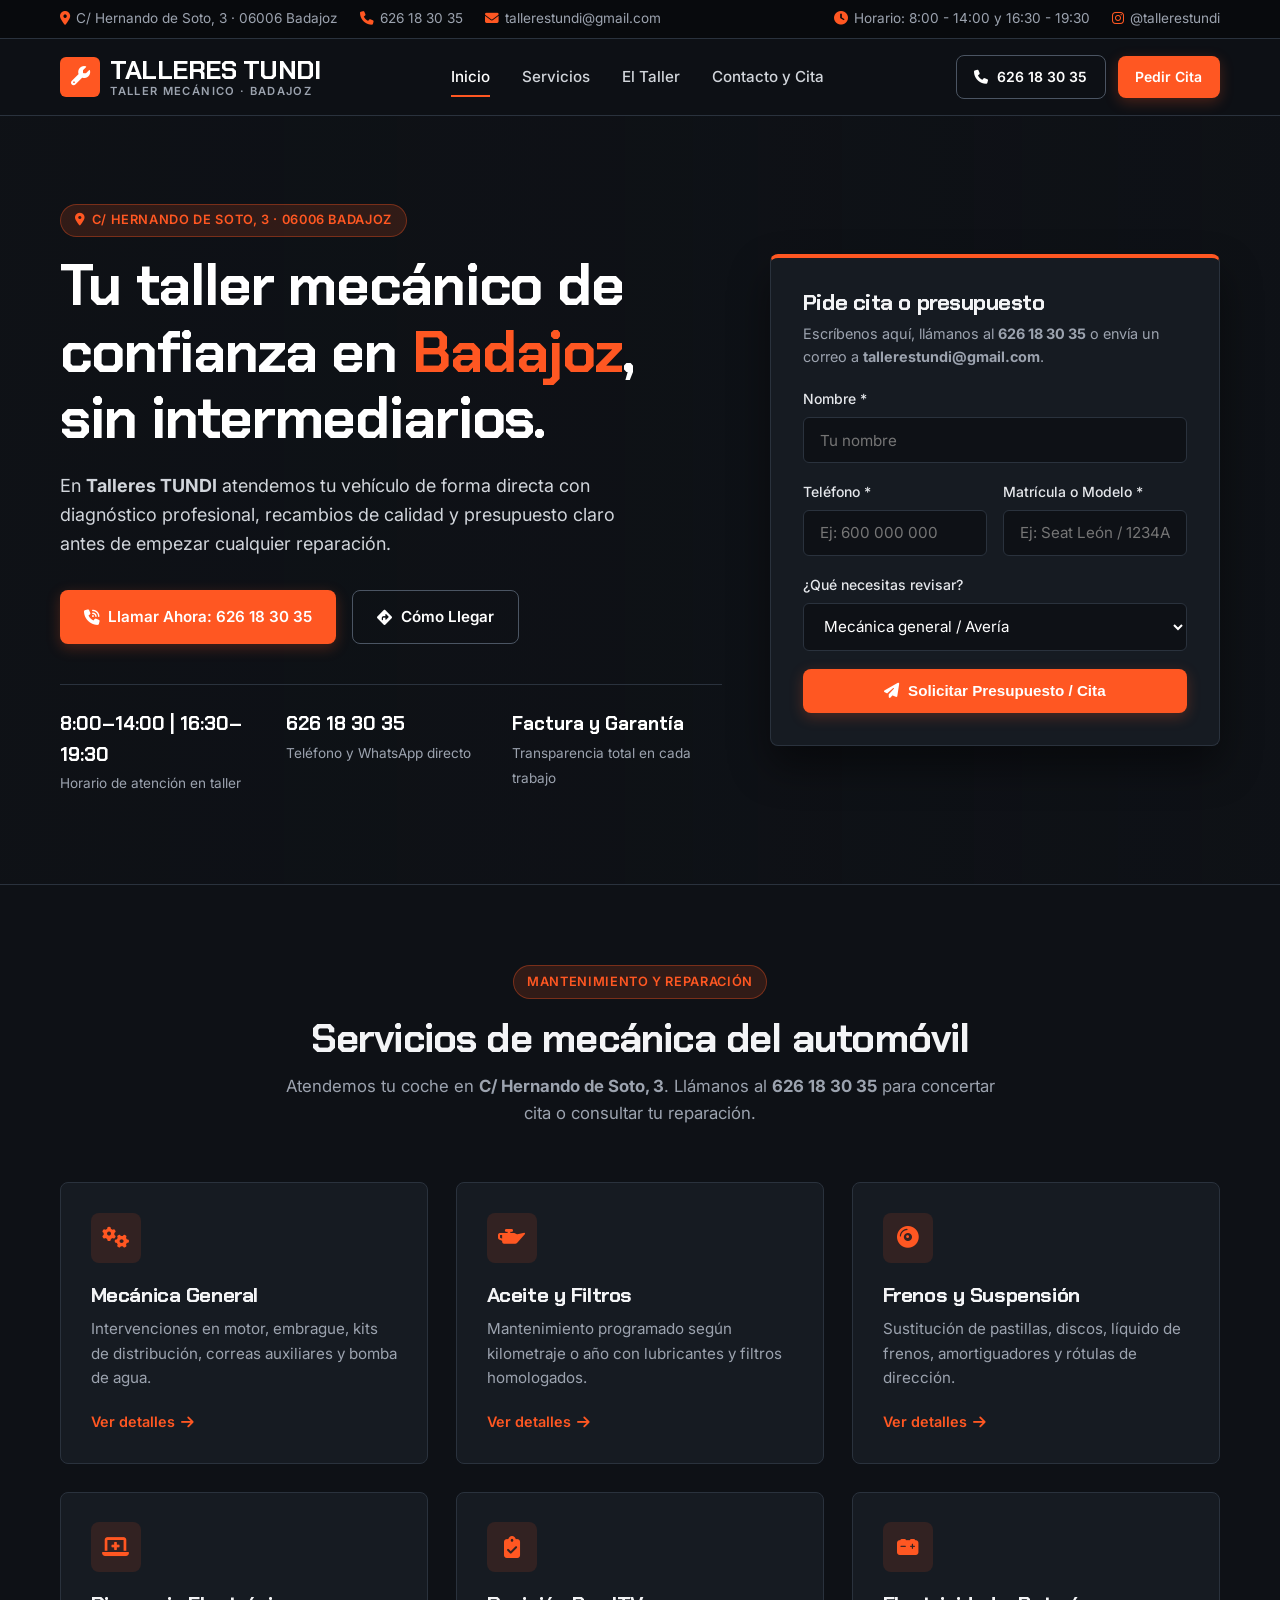
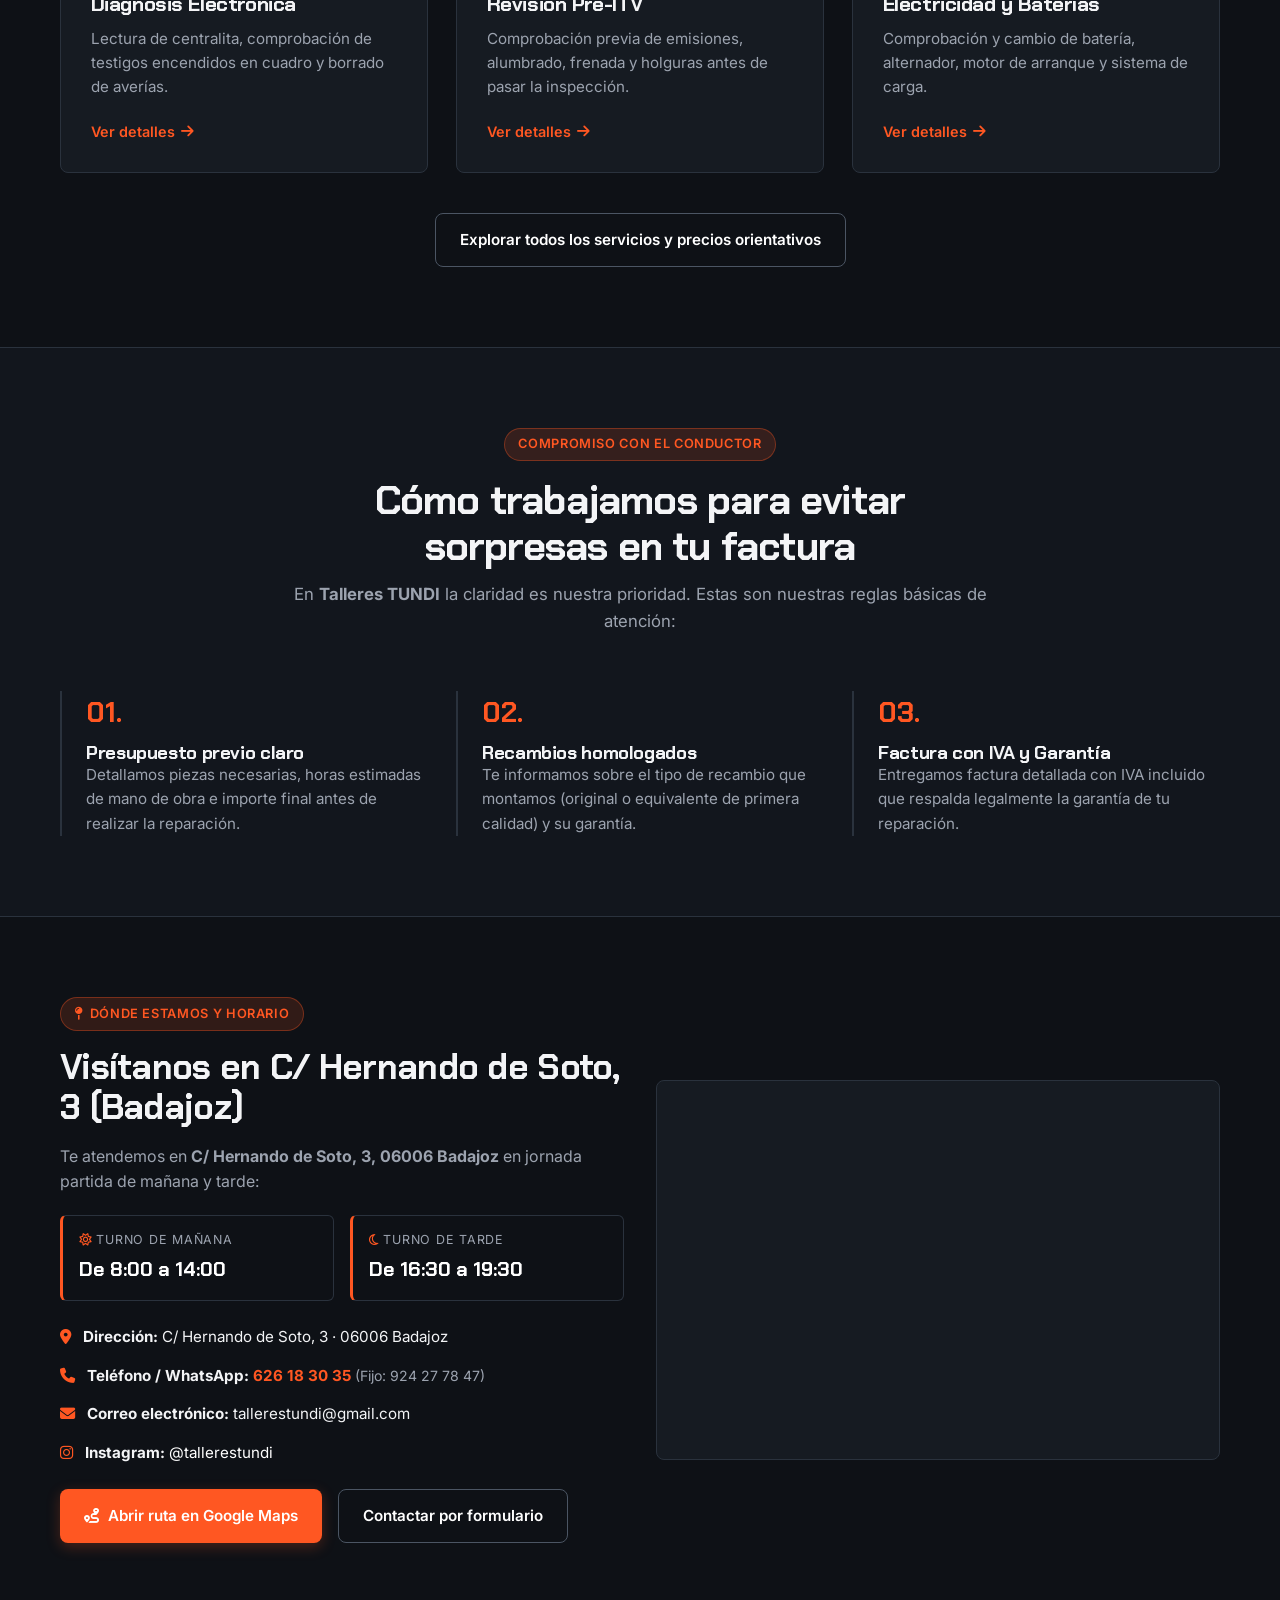
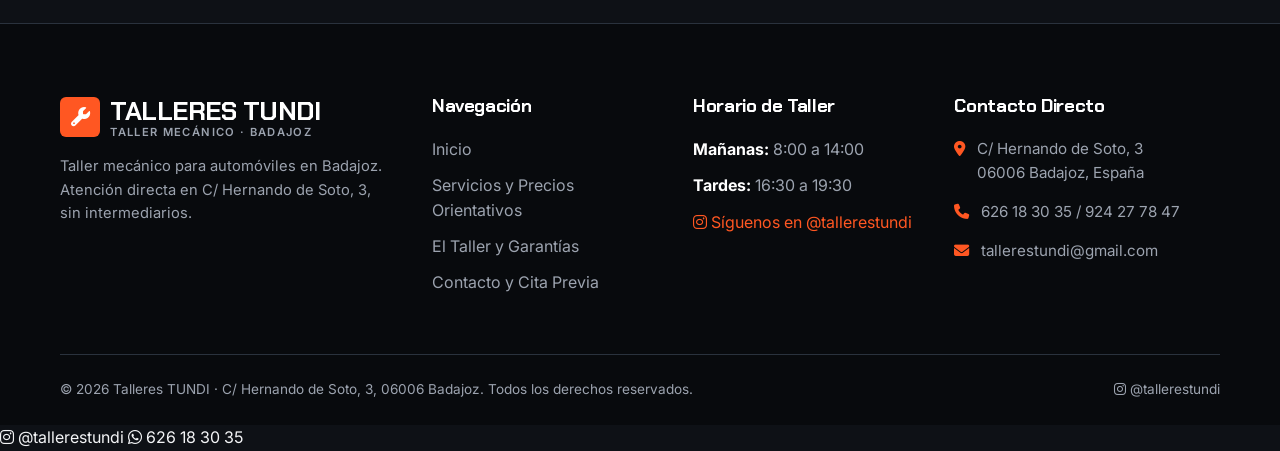
==== commit b86a10d1: "Update index.html" ====
--- a/index.html
+++ b/index.html
@@ -9,7 +9,7 @@
   <link rel="preconnect" href="https://fonts.gstatic.com" crossorigin>
   <link href="https://fonts.googleapis.com/css2?family=Chakra+Petch:wght@600;700&family=Inter:wght@400;500;600;700&display=swap" rel="stylesheet">
   <link rel="stylesheet" href="https://cdnjs.cloudflare.com/ajax/libs/font-awesome/6.5.1/css/all.min.css">
-  <link rel="stylesheet" href="styles.css">
+  <link rel="stylesheet" href="styles.css?v=3">
 </head>
 <body>
 
@@ -369,14 +369,14 @@
   </footer>
 
   <!-- Botones Flotantes Instagram y WhatsApp -->
-  <div class="floating-social-group">
-    <a href="https://www.instagram.com/tallerestundi/" target="_blank" rel="noopener" class="float-btn instagram-float" aria-label="Seguir a Talleres TUNDI en Instagram">
-      <span class="float-tooltip">Síguenos: @tallerestundi</span>
+  <div class="tundi-floating-bar">
+    <a href="https://www.instagram.com/tallerestundi/" target="_blank" rel="noopener" class="tundi-pill tundi-pill-ig" aria-label="Instagram @tallerestundi">
       <i class="fa-brands fa-instagram"></i>
+      <span>@tallerestundi</span>
     </a>
-    <a href="https://wa.me/34626183035?text=Hola%20Talleres%20TUNDI,%20me%20gustar%C3%ADa%20pedir%20cita%20o%20presupuesto%20para%20mi%20coche." target="_blank" rel="noopener" class="float-btn whatsapp-float" aria-label="Contactar por WhatsApp">
-      <span class="float-tooltip">WhatsApp: 626 18 30 35</span>
+    <a href="https://wa.me/34626183035?text=Hola%20Talleres%20TUNDI,%20me%20gustar%C3%ADa%20pedir%20cita%20o%20presupuesto%20para%20mi%20coche." target="_blank" rel="noopener" class="tundi-pill tundi-pill-wa" aria-label="WhatsApp 626 18 30 35">
       <i class="fa-brands fa-whatsapp"></i>
+      <span>626 18 30 35</span>
     </a>
   </div>
 
--- a/styles.css
+++ b/styles.css
@@ -737,72 +737,82 @@
 }
 
 /* ==========================================================================
-   BOTONES FLOTANTES (INSTAGRAM & WHATSAPP)
+   BOTONES FLOTANTES (INSTAGRAM & WHATSAPP) - BLINDADOS
    ========================================================================== */
 .floating-social-group {
-  position: fixed;
-  bottom: 24px;
-  right: 24px;
-  z-index: 1000;
-  display: flex;
-  flex-direction: column;
-  gap: 14px;
-  align-items: center;
+  position: fixed !important;
+  bottom: 24px !important;
+  right: 24px !important;
+  z-index: 9999 !important;
+  display: flex !important;
+  flex-direction: column !important;
+  gap: 14px !important;
+  align-items: center !important;
 }
 
 .float-btn {
-  position: relative;
-  color: #fff;
-  width: 58px;
-  height: 58px;
-  border-radius: 50%;
-  display: flex;
-  align-items: center;
-  justify-content: center;
-  font-size: 1.75rem;
+  position: relative !important;
+  color: #ffffff !important;
+  width: 58px !important;
+  height: 58px !important;
+  min-width: 58px !important;
+  min-height: 58px !important;
+  border-radius: 50% !important;
+  display: flex !important;
+  align-items: center !important;
+  justify-content: center !important;
+  font-size: 1.75rem !important;
+  text-decoration: none !important;
   transition: var(--transition);
 }
 
 .instagram-float {
-  background: radial-gradient(circle at 30% 107%, #fdf497 0%, #fdf497 5%, #fd5949 45%, #d6249f 60%, #285AEB 90%);
-  box-shadow: 0 8px 25px rgba(214, 36, 159, 0.4);
+  background: radial-gradient(circle at 30% 107%, #fdf497 0%, #fdf497 5%, #fd5949 45%, #d6249f 60%, #285AEB 90%) !important;
+  box-shadow: 0 8px 25px rgba(214, 36, 159, 0.45) !important;
 }
 
 .instagram-float:hover {
   transform: scale(1.08);
-  box-shadow: 0 10px 28px rgba(214, 36, 159, 0.6);
+  box-shadow: 0 10px 28px rgba(214, 36, 159, 0.65) !important;
 }
 
 .whatsapp-float {
-  background-color: var(--whatsapp);
-  box-shadow: 0 8px 25px rgba(37, 211, 102, 0.4);
+  background-color: #25d366 !important;
+  box-shadow: 0 8px 25px rgba(37, 211, 102, 0.45) !important;
   animation: pulse-wa 2.5s infinite;
 }
 
 .whatsapp-float:hover {
-  background-color: var(--whatsapp-hover);
+  background-color: #1ebe5d !important;
   transform: scale(1.08);
 }
 
-.float-tooltip {
-  position: absolute;
-  right: 70px;
-  background-color: #161b22;
-  color: #fff;
-  padding: 0.45rem 0.85rem;
-  border-radius: 6px;
-  font-size: 0.82rem;
-  font-weight: 600;
-  white-space: nowrap;
-  border: 1px solid var(--border-dark);
-  opacity: 0;
-  pointer-events: none;
+.float-tooltip,
+.whatsapp-tooltip {
+  position: absolute !important;
+  right: 70px !important;
+  top: 50% !important;
+  transform: translateY(-50%) !important;
+  background-color: #161b22 !important;
+  color: #ffffff !important;
+  padding: 0.45rem 0.85rem !important;
+  border-radius: 6px !important;
+  font-size: 0.82rem !important;
+  font-weight: 600 !important;
+  line-height: 1.2 !important;
+  white-space: nowrap !important;
+  border: 1px solid #2a323d !important;
+  opacity: 0 !important;
+  visibility: hidden !important;
+  pointer-events: none !important;
   transition: var(--transition);
-  box-shadow: 0 6px 16px rgba(0, 0, 0, 0.4);
-}
-
-.float-btn:hover .float-tooltip {
-  opacity: 1;
+  box-shadow: 0 6px 16px rgba(0, 0, 0, 0.45) !important;
+}
+
+.float-btn:hover .float-tooltip,
+.whatsapp-float:hover .whatsapp-tooltip {
+  opacity: 1 !important;
+  visibility: visible !important;
 }
 
 @keyframes pulse-wa {
@@ -861,13 +871,15 @@
     grid-template-columns: 1fr;
   }
   .floating-social-group {
-    bottom: 18px;
-    right: 18px;
-    gap: 10px;
+    bottom: 18px !important;
+    right: 18px !important;
+    gap: 10px !important;
   }
   .float-btn {
-    width: 52px;
-    height: 52px;
-    font-size: 1.55rem;
-  }
-}
+    width: 52px !important;
+    height: 52px !important;
+    min-width: 52px !important;
+    min-height: 52px !important;
+    font-size: 1.55rem !important;
+  }
+}
